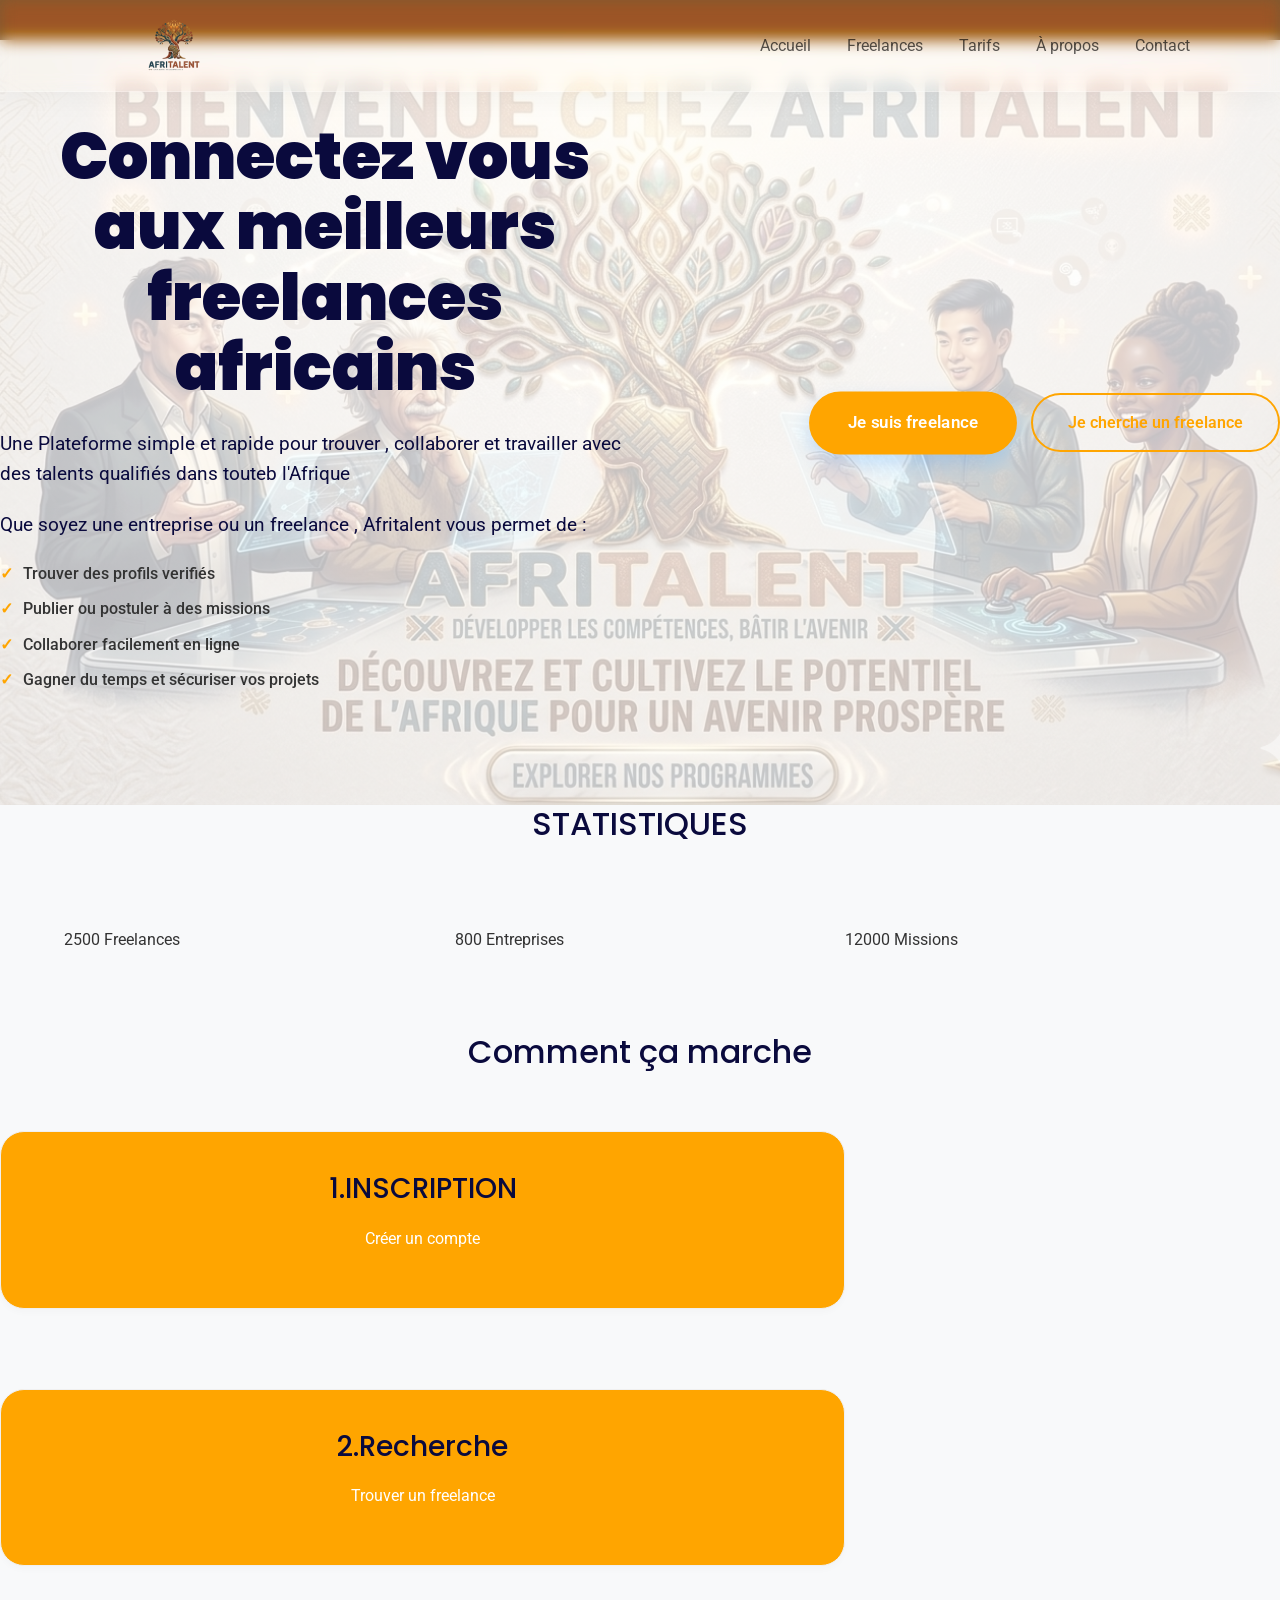
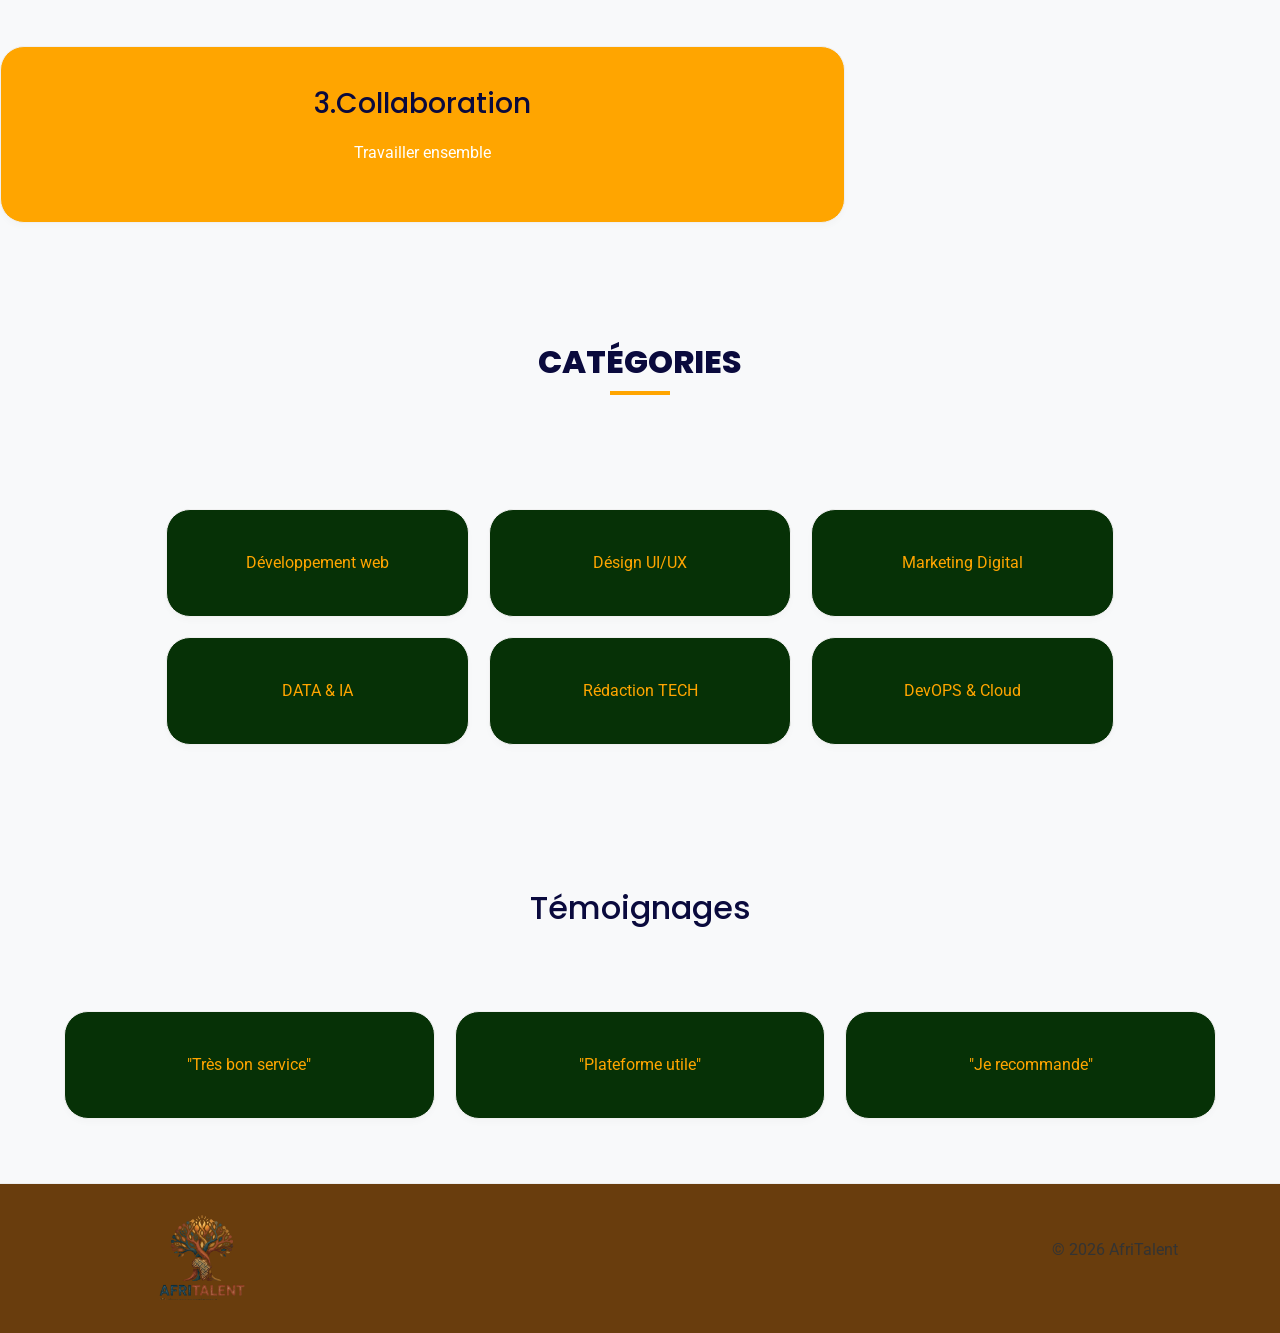
==== index.html @ d4b4c74d "CSS : variables, typographie, layout général et styles de base" ====
<!DOCTYPE html>
<html lang="en">
<head>
    <meta charset="UTF-8">
    <meta name="viewport" content="width=device-width, initial-scale=1.0">
    <title>Afritalent-Accueil</title>
     <link href="https://cdn.jsdelivr.net/npm/bootstrap@5.3.0/dist/css/bootstrap.min.css" rel="stylesheet">
     <link rel="stylesheet" href="css/style.css">
    <link href="https://fonts.googleapis.com/css2?family=Poppins&family=Roboto&display=swap" rel="stylesheet">
</head>
<body>
<header>
    <nav class="navbar navbar-expand-lg navbar-light fixed-top" style="background-color: rgba(255, 255, 255, 0.15) ; backdrop-filter: blur(8px) saturate(190%); -webkit-backdrop-filter: blur(8px) saturate(190%); border-bottom: 1px solid rgba(255, 255, 255, 0.25); box-shadow: 0 4px 30px rgba(0, 0, 0, 0.05);">
        <div class="container">

            <a class="navbar-brand" href="index.html">
                <img src="Images/Afritalent.baobab (1).png"
                     alt="Logo AfriTalent"
                     width="120">
            </a>

            <button class="navbar-toggler"
                    type="button"
                    data-bs-toggle="collapse"
                    data-bs-target="#menu">

                <span class="navbar-toggler-icon"></span>
            </button>

            <div class="collapse navbar-collapse" id="menu">

                <div class="navbar-nav ms-auto">
                    <a class="nav-link" href="index.html">Accueil</a>
                    <a class="nav-link" href="freelances.html">Freelances</a>
                    <a class="nav-link" href="tarifs.html">Tarifs</a>
                    <a class="nav-link" href="about.html">À propos</a>
                    <a class="nav-link" href="contact.html">Contact</a>
                </div>

            </div>

        </div>
    </nav>
</header>
        <main>

        <!-- HERO -->

        <main>
        <!-- HERO -->
         <section class="hero">
            <div class="carre">
            <h1>Connectez vous aux meilleurs freelances africains</h1>
            <p>Une Plateforme simple et rapide pour trouver , collaborer et travailler avec des talents qualifiés dans touteb l'Afrique</p>
             <p>Que soyez une entreprise ou un freelance , Afritalent vous permet de :</p>
             <ul type="none">
                <li>Trouver des profils verifiés</li>
                <li>Publier ou postuler à des missions</li>
                <li>Collaborer facilement en ligne</li>
                <li>Gagner du temps et sécuriser vos projets</li>
             </ul>
             </div>

             <div class="hero-button">
             <button class="button-primary">Je suis freelance</button>
             <button class="button-second">Je cherche un freelance</button>
             </div>

         </section>

         <!-- STATISTIQUES -->

          <section>
            <h2>STATISTIQUES</h2>
            <div class="grid">
               <div class="card-1"> <p>2500 Freelances</p></div>
                <div class="card-1"><p>800 Entreprises</p></div>
                <div class="card-1"><p>12000 Missions</p></div>
            </div>
          </section>
          <!-- COMMENT CA MARCHE -->
           <section class="barbacue">
            <h2>Comment ça marche</h2>

            <div class="grid">
            <div class="card">
                <h3>1.INSCRIPTION</h3>
                <p>Créer un compte</p>
            </div>
            </div>

            <div class="grid">
             <div class="card" >
                <h3>2.Recherche</h3>
                <p>Trouver un freelance</p>
            </div>
            </div>

             <div class="grid">
             <div class="card">
                <h3>3.Collaboration</h3>
                <p>Travailler ensemble</p>
            </div>
            </div>

            </div>

           </section>

           <!-- CATEGORIES -->
            <section class="dia">
            <section class="section">
                <h2>Catégories</h2>

                <div class="grid">
                    <div class="card">Développement web</div>
                    <div class="card">Désign UI/UX</div>
                    <div class="card">Marketing Digital</div>
                    <div class="card">DATA & IA</div>
                    <div class="card">Rédaction TECH</div>
                    <div class="card">DevOPS & Cloud</div>
                </div>
            </section>
            <!-- TEMOIGNAGES -->
             <section class="awa">
                <h2>Témoignages</h2>
            <div class="grid">
              <div class="card"> "Très bon service"</div>
               <div class="card"> "Plateforme utile"</div>
                <div class="card"> "Je recommande"</div>
                </div>
             </section>
             </section>
    </main>
    <!-- PIED -->
     <footer>
        <img src="Images/Afritalent.baobab (1).png" alt="wawa" width="200px">
        <p>© 2026 AfriTalent</p>
     </footer>
    




    <script src="https://cdn.jsdelivr.net/npm/bootstrap@5.3.0/dist/js/bootstrap.bundle.min.js"></script>


    <script src="js/main.js"></script>
</body>
</html>
---- css/style.css ----
:root{
     --primary: orange;
     --secondary: rgb(6, 49, 6);
     --dark:rgb(10, 10, 61) ;
      --light: #f8f9fa;
     --brown:#693d0d; 
      --text-color: #333;

      --font-title: 'Poppins', sans-serif;
    --font-text: 'Roboto', sans-serif;

    --radius : 1.25rem;
    --padding: 20px;
    --margin: 20px;

}
/* universel */ 

*{
    margin: 0;
    padding: 0;
    box-sizing: border-box;

}
    
    /* CORPS */

body{
    font-family: var(--font-text);
    background-color: var(--light);
    color: var(--text-color);
    line-height: 1.6;
}

/* TITRES */
h1,h2,h3 {
    font-family: var(--font-title);
    margin-bottom: var(--margin);
    text-align: center;
    color: var(--dark);
}

  /* EN TÊTE */

  header{
    display: flex;
    justify-content: space-between;
    align-items: center;
    padding:var(--padding);
     background-color: var(--brown);
    box-shadow: 0 2px 5px rgba(0,0,0,0.1);
  }
      /* LIENS */
nav{
    display: flex;
}

nav a{
    text-decoration: none;
    margin-left: 20px;
    color: var(--dark);
    font-weight: 500;
    padding: 8px 12px;
    border-radius: 5px;
     transition: background-color 0.3s, color 0.3s;
}

      /* EFFET HOVER */
nav a:hover{
    background-color: var(--secondary);
    color: var(--primary);
}
.grid {
     
    display: grid;
    grid-template-columns: repeat(auto-fit, minmax(250px, 1fr));
    gap: 2rem;
    padding: 4rem;
}

.hero{
    display: flex;
    align-items: center;
    justify-content: space-between;
    padding: 100px 8;
    min-height: 85vh;
   background-image: linear-gradient(rgba(255, 255, 255, 0.8), rgba(255, 255, 255, 0.7)), 
                      url('../Images/Accueil.png'); 
    background-size: cover;       
    background-position: center; 
    
}
.carre{
    flex: 1;
    max-width: 650px;
}
.carre h1{
    font-size: clamp(2.5rem, 5vw, 4rem);
    font-weight: 900;
    line-height: 1.1;
    margin-bottom: 25px;
    color: var(--dark);
    letter-spacing: -1;
}
.carre p{
    font-size: 1.2rem;
    color: var(--dark);
    margin-bottom: 20px;
}
.carre ul{
    padding-left: 0;
    margin-bottom: 30px;
}
.carre ul li{
    margin-bottom: 10px;
    font-weight: 500;
}
.carre ul li::before{
    content: "✓";
    color: var(--primary);
    margin-right: 10px;
    font-weight: bold;
}
.button-primary,
.button-second{
     padding: 15px 35px;
    border-radius: 50px;
    font-weight: 600;
    border: 2px solid var(--primary);
    transition: background-color 0.3s, color 0.3s;
    cursor: pointer;

}
.button-primary{
    background-color: var(--primary);
    color: white;
}
.button-second{
    background-color: transparent;
    color: var(--primary);
    margin-left: 15px;
}
.button-primary,.button-second:hover{
    transform: scale(1.05);
    box-shadow: 0 10px 20px rgba(0, 123, 255, 0.2);
}

/* COMMENT ça marche */

section:nth-of-type(3) .grid{
    display: grid;
    grid-template-columns: repeat(3, 1fr);
    gap: 25px;
    padding: 40px 0;
}
@media (min-width: 992px) {
    section:nth-of-type(3) .card:nth-child(1) {
        grid-column: span 2; 
        background-color: var(--primary);
        color: white;
    }
}
/* CATEGORIES ET EFFET HOVER */
.section{
    padding: 80px 8%;
}
.section h2{
    text-align:center;
    font-weight: 800;
    text-transform: uppercase;
    margin-bottom: 50px;
    position: relative;
}
.section h2::after{
    content: "";
    display: block;
    width: 60px;
    height: 4px;
    background: var(--primary);
    margin: 10px auto;
}
.grid{
    display: grid;
    grid-template-columns: repeat(auto-fit, minmax(280px, 1fr));
    gap: 20px;
}
.card{
    background:var(--secondary);
    padding: 40px 30px;
    border-radius: 24px;
    border: 1px solid #f0f0f0;
    box-shadow: 0 4px 6px rgba(0,0,0,0.02);
    transition: background-color 0.3s, color 0.3s;
    text-align: center;
    color: var(--primary);
}
/* effet survol */
.card:hover{
    transform: translateY(-15px);
    box-shadow: 0 20px 40px rgba(0,0,0,0.08);
    border-color: var(--primary);
}
/* statistiques */
.awa:nth-of-type(5) .card {
    border-left: 6px solid var(--secondary);
    font-style: italic;
    background-color: var(--light);
}

/* FOOTER */
footer{
    padding: 20px 8%;
    background: var(--brown);
    border-top: 1px solid #eee;
    display: flex;
    justify-content: space-between;
    align-items: center;
}
/* Responsivité pour mobiles */
/* @media (max-width: 768px) {
    .hero{
        flex-direction: column;
        text-align: center;
        background: white;
    }
    
    .carre{
        padding-right: 0;
    }
    
    .button{
        display: flex;
        flex-direction: column;
        gap: 10px;
    }
    
    .button-second {
        margin-left: 0;
    } */

    /* .awaa:nth-of-type(3) .grid {
        grid-template-columns: 1fr;
    }
} */
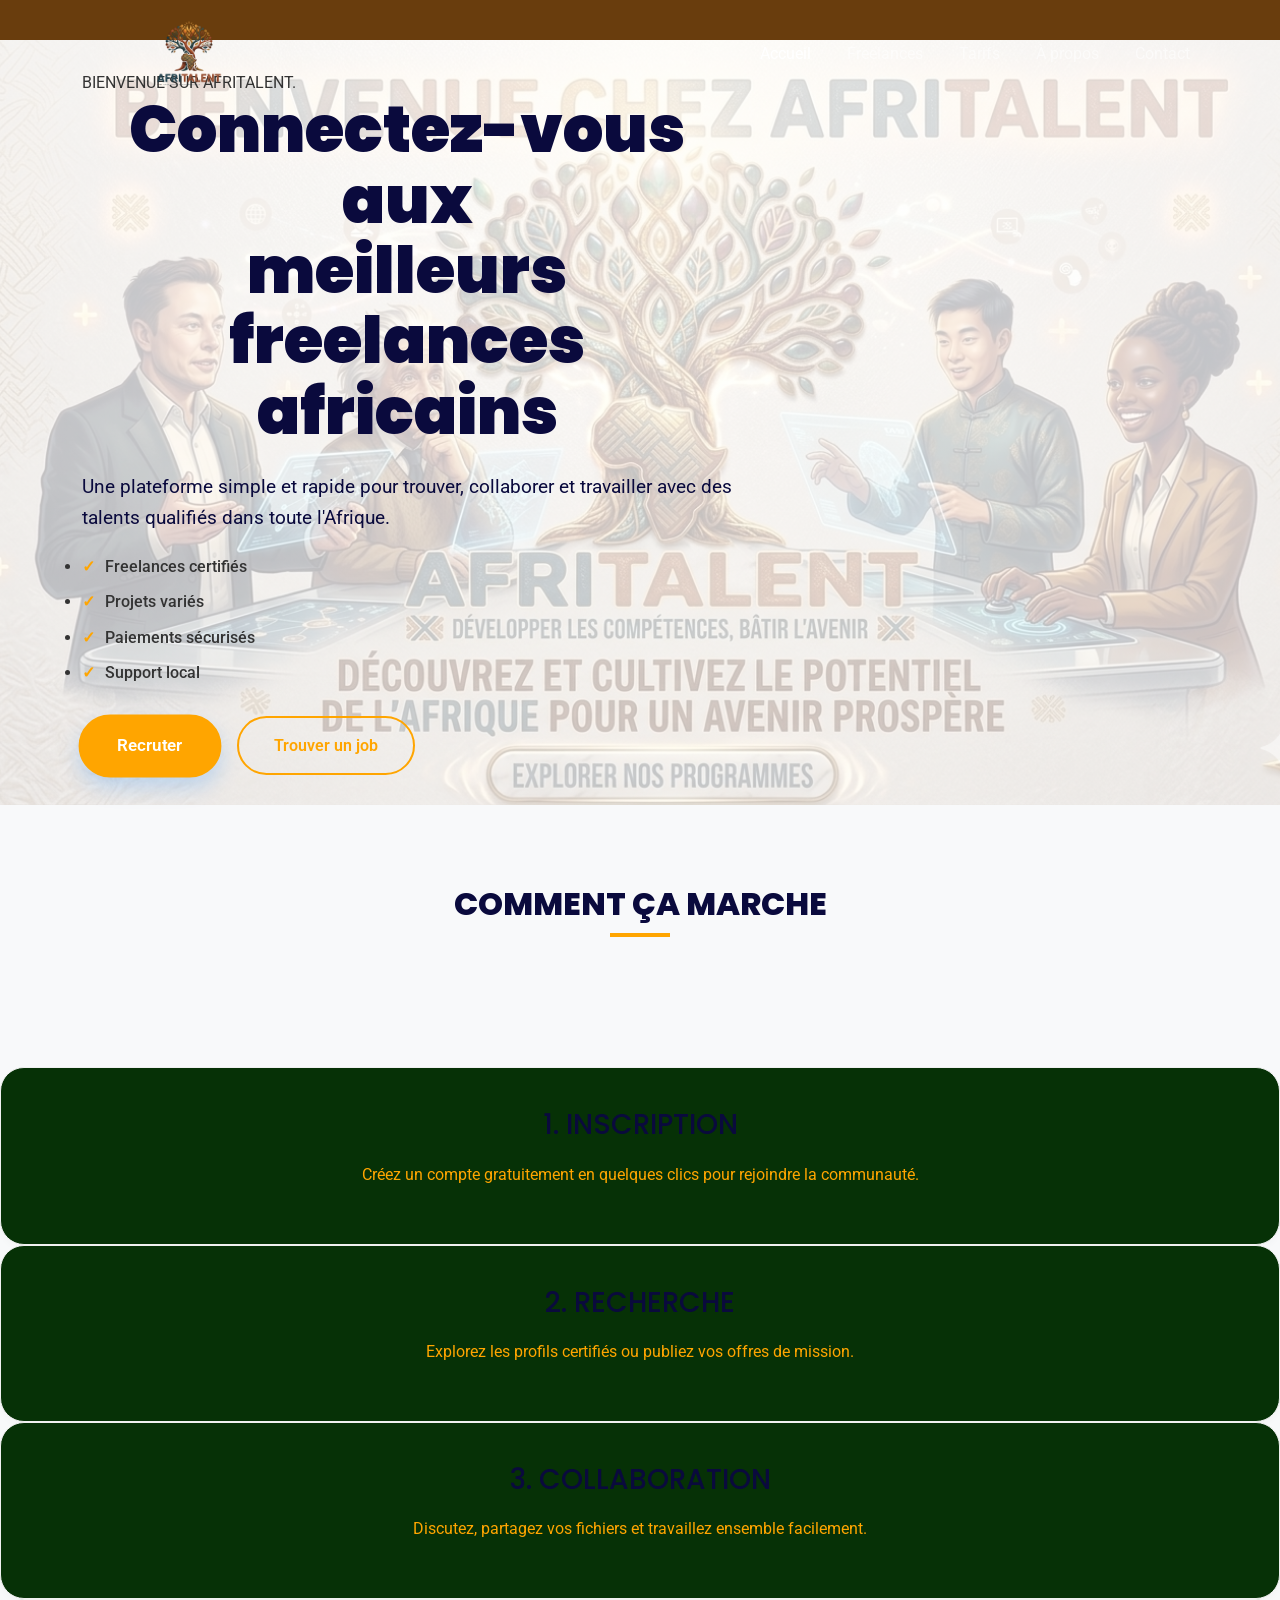
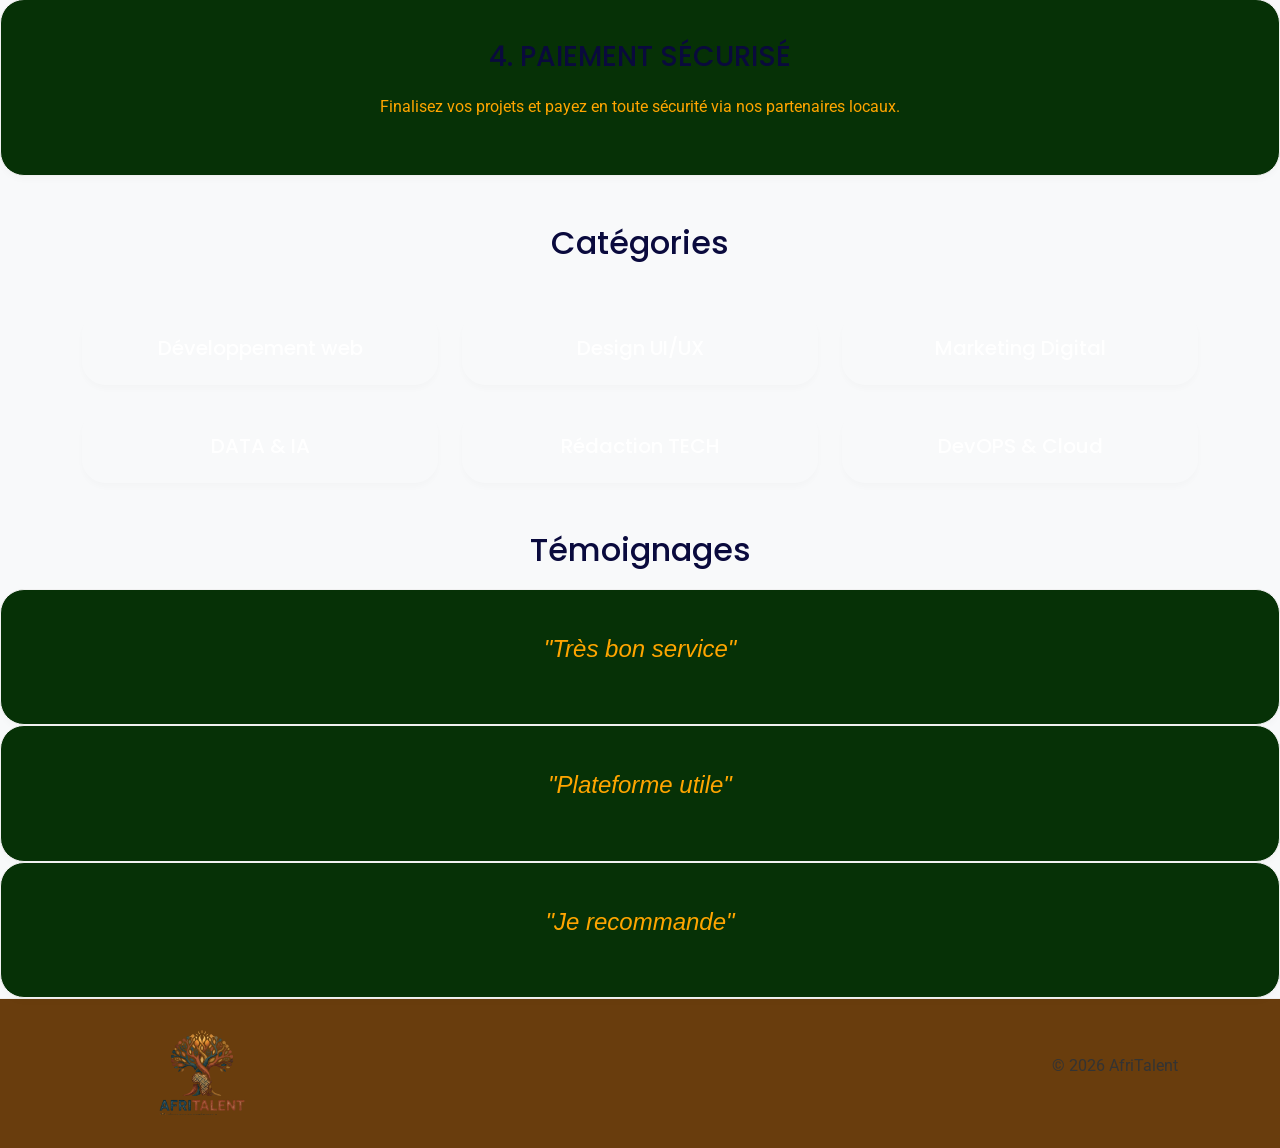
==== commit 6f0d72a2: "CSS : Bento Grid, sections hero et catégories, effets hover" ====
--- a/index.html
+++ b/index.html
@@ -10,128 +10,167 @@
 </head>
 <body>
 <header>
-    <nav class="navbar navbar-expand-lg navbar-light fixed-top" style="background-color: rgba(255, 255, 255, 0.15) ; backdrop-filter: blur(8px) saturate(190%); -webkit-backdrop-filter: blur(8px) saturate(190%); border-bottom: 1px solid rgba(255, 255, 255, 0.25); box-shadow: 0 4px 30px rgba(0, 0, 0, 0.05);">
+   <nav class="navbar navbar-expand-lg navbar-dark fixed-top" style="background-color: transparent; box-shadow: none; border: none;">
         <div class="container">
-
             <a class="navbar-brand" href="index.html">
-                <img src="Images/Afritalent.baobab (1).png"
-                     alt="Logo AfriTalent"
-                     width="120">
+                <img src="Images/Afritalent.baobab (1).png" alt="Logo AfriTalent" width="150">
             </a>
-
-            <button class="navbar-toggler"
-                    type="button"
-                    data-bs-toggle="collapse"
-                    data-bs-target="#menu">
-
+            <button class="navbar-toggler" type="button" data-bs-toggle="collapse" data-bs-target="#menu">
                 <span class="navbar-toggler-icon"></span>
             </button>
-
             <div class="collapse navbar-collapse" id="menu">
-
                 <div class="navbar-nav ms-auto">
-                    <a class="nav-link" href="index.html">Accueil</a>
+                    <a class="nav-link active" href="index.html">Accueil</a>
                     <a class="nav-link" href="freelances.html">Freelances</a>
                     <a class="nav-link" href="tarifs.html">Tarifs</a>
                     <a class="nav-link" href="about.html">À propos</a>
                     <a class="nav-link" href="contact.html">Contact</a>
                 </div>
+            </div>
+        </div>
+    </nav>
+</header>
 
+<main>
+    <section class="hero">
+        <div class="container">
+            
+            <div class="carre">
+                <span class="hero-subtitle">BIENVENUE SUR AFRITALENT.</span>
+                <h1>Connectez-vous aux <br>meilleurs freelances <br><span class="text-gradient">africains</span></h1>
+                
+                <p class="hero-lead">Une plateforme simple et rapide pour trouver, collaborer et travailler avec des talents qualifiés dans toute l'Afrique.</p>
+                
+                <ul class="hero-list">
+                    <li>Freelances certifiés</li>
+                    <li>Projets variés</li>
+                    <li>Paiements sécurisés</li>
+                    <li>Support local</li>
+                </ul>
+
+                <div class="hero-button">
+                    <button class="button-primary">Recruter</button>
+                    <button class="button-second">Trouver un job</button>
+                </div>
             </div>
 
         </div>
-    </nav>
-</header>
-        <main>
+    </section>
 
-        <!-- HERO -->
 
-        <main>
-        <!-- HERO -->
-         <section class="hero">
-            <div class="carre">
-            <h1>Connectez vous aux meilleurs freelances africains</h1>
-            <p>Une Plateforme simple et rapide pour trouver , collaborer et travailler avec des talents qualifiés dans touteb l'Afrique</p>
-             <p>Que soyez une entreprise ou un freelance , Afritalent vous permet de :</p>
-             <ul type="none">
-                <li>Trouver des profils verifiés</li>
-                <li>Publier ou postuler à des missions</li>
-                <li>Collaborer facilement en ligne</li>
-                <li>Gagner du temps et sécuriser vos projets</li>
-             </ul>
-             </div>
+          <!-- COMMENT CA MARCHE -->
+      <section class="barbacue">
+        <div class="section">
+            <h2>Comment ça marche</h2>
+        </div>
 
-             <div class="hero-button">
-             <button class="button-primary">Je suis freelance</button>
-             <button class="button-second">Je cherche un freelance</button>
-             </div>
-
-         </section>
-
-         <!-- STATISTIQUES -->
-
-          <section>
-            <h2>STATISTIQUES</h2>
-            <div class="grid">
-               <div class="card-1"> <p>2500 Freelances</p></div>
-                <div class="card-1"><p>800 Entreprises</p></div>
-                <div class="card-1"><p>12000 Missions</p></div>
-            </div>
-          </section>
-          <!-- COMMENT CA MARCHE -->
-           <section class="barbacue">
-            <h2>Comment ça marche</h2>
-
-            <div class="grid">
+        <div class="bento-grid">
             <div class="card">
-                <h3>1.INSCRIPTION</h3>
-                <p>Créer un compte</p>
-            </div>
+                <h3>1. INSCRIPTION</h3>
+                <p>Créez un compte gratuitement en quelques clics pour rejoindre la communauté.</p>
             </div>
 
-            <div class="grid">
-             <div class="card" >
-                <h3>2.Recherche</h3>
-                <p>Trouver un freelance</p>
-            </div>
+            <div class="card">
+                <h3>2. RECHERCHE</h3>
+                <p>Explorez les profils certifiés ou publiez vos offres de mission.</p>
             </div>
 
-             <div class="grid">
-             <div class="card">
-                <h3>3.Collaboration</h3>
-                <p>Travailler ensemble</p>
-            </div>
+            <div class="card">
+                <h3>3. COLLABORATION</h3>
+                <p>Discutez, partagez vos fichiers et travaillez ensemble facilement.</p>
             </div>
 
+            <div class="card">
+                <h3>4. PAIEMENT SÉCURISÉ</h3>
+                <p>Finalisez vos projets et payez en toute sécurité via nos partenaires locaux.</p>
+            </div>
+        </div> 
+    </section>
+
+   <section class="barbacue py-5">
+    <div class="container">
+        
+        <h2 class="text-center mb-5 titre-categories">Catégories</h2> 
+
+        <div class="row g-4 justify-content-center"> 
+            
+            <div class="col-12 col-md-6 col-lg-4">
+                <div class="card h-100 text-center p-4 bg-transparent titre-categories border-light">
+                    <h3 class="h5 mb-0">Développement web</h3>
+                </div>
             </div>
 
-           </section>
+            <div class="col-12 col-md-6 col-lg-4">
+                <div class="card h-100 text-center p-4 bg-transparent titre-categories border-light">
+                    <h3 class="h5 mb-0">Design UI/UX</h3>
+                </div>
+            </div>
 
-           <!-- CATEGORIES -->
-            <section class="dia">
-            <section class="section">
-                <h2>Catégories</h2>
+            <div class="col-12 col-md-6 col-lg-4">
+                <div class="card h-100 text-center p-4 bg-transparent titre-categories border-light">
+                    <h3 class="h5 mb-0">Marketing Digital</h3>
+                </div>
+            </div>
 
-                <div class="grid">
-                    <div class="card">Développement web</div>
-                    <div class="card">Désign UI/UX</div>
-                    <div class="card">Marketing Digital</div>
-                    <div class="card">DATA & IA</div>
-                    <div class="card">Rédaction TECH</div>
-                    <div class="card">DevOPS & Cloud</div>
+            <div class="col-12 col-md-6 col-lg-4">
+                <div class="card h-100 text-center p-4 bg-transparent titre-categories border-light">
+                    <h3 class="h5 mb-0">DATA & IA</h3>
                 </div>
-            </section>
-            <!-- TEMOIGNAGES -->
-             <section class="awa">
-                <h2>Témoignages</h2>
-            <div class="grid">
-              <div class="card"> "Très bon service"</div>
-               <div class="card"> "Plateforme utile"</div>
-                <div class="card"> "Je recommande"</div>
+            </div>
+
+            <div class="col-12 col-md-6 col-lg-4">
+                <div class="card h-100 text-center p-4 bg-transparent titre-categories border-light">
+                    <h3 class="h5 mb-0">Rédaction TECH</h3>
                 </div>
-             </section>
-             </section>
-    </main>
+            </div>
+
+            <div class="col-12 col-md-6 col-lg-4">
+                <div class="card h-100 text-center p-4 bg-transparent titre-categories border-light">
+                    <h3 class="h5 mb-0">DevOPS & Cloud</h3>
+                </div>
+            </div>
+
+        </div>
+    </div>
+</section>
+
+    <section class="awa">
+        <h2>Témoignages</h2>
+        
+        <div class="carousel-pure-css">
+            
+            <div class="carousel-slides">
+                
+                <div class="carousel-slide-item" id="testimonial-1">
+                    <div class="card">
+                        <p class="fs-4 fst-italic">"Très bon service"</p>
+                    </div>
+                </div>
+
+                <div class="carousel-slide-item" id="testimonial-2">
+                    <div class="card">
+                        <p class="fs-4 fst-italic">"Plateforme utile"</p>
+                    </div>
+                </div>
+
+                <div class="carousel-slide-item" id="testimonial-3">
+                    <div class="card">
+                        <p class="fs-4 fst-italic">"Je recommande"</p>
+                    </div>
+                </div>
+                
+            </div>
+
+            <div class="carousel-pure-indicators">
+                <a href="#testimonial-1" class="indicator-dot"></a>
+                <a href="#testimonial-2" class="indicator-dot"></a>
+                <a href="#testimonial-3" class="indicator-dot"></a>
+            </div>
+
+        </div>
+    </section>
+
+</main>
     <!-- PIED -->
      <footer>
         <img src="Images/Afritalent.baobab (1).png" alt="wawa" width="200px">
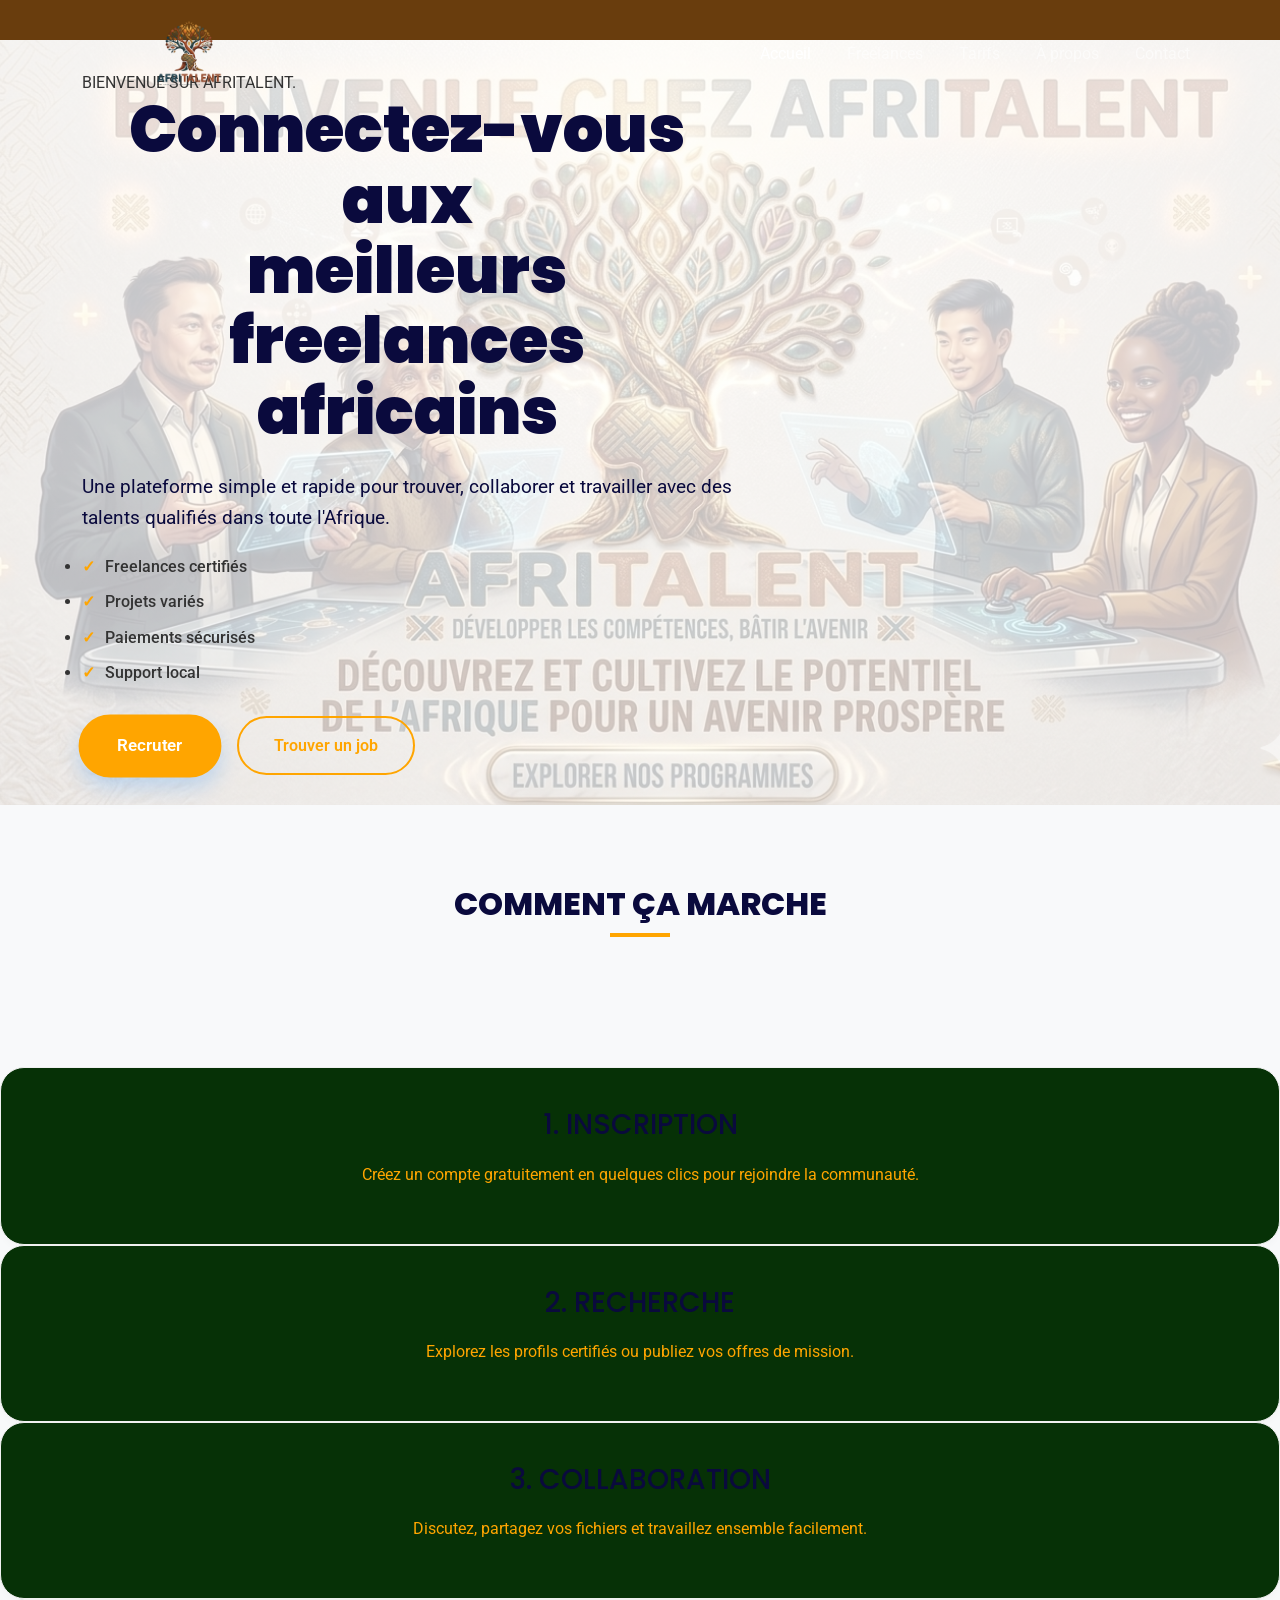
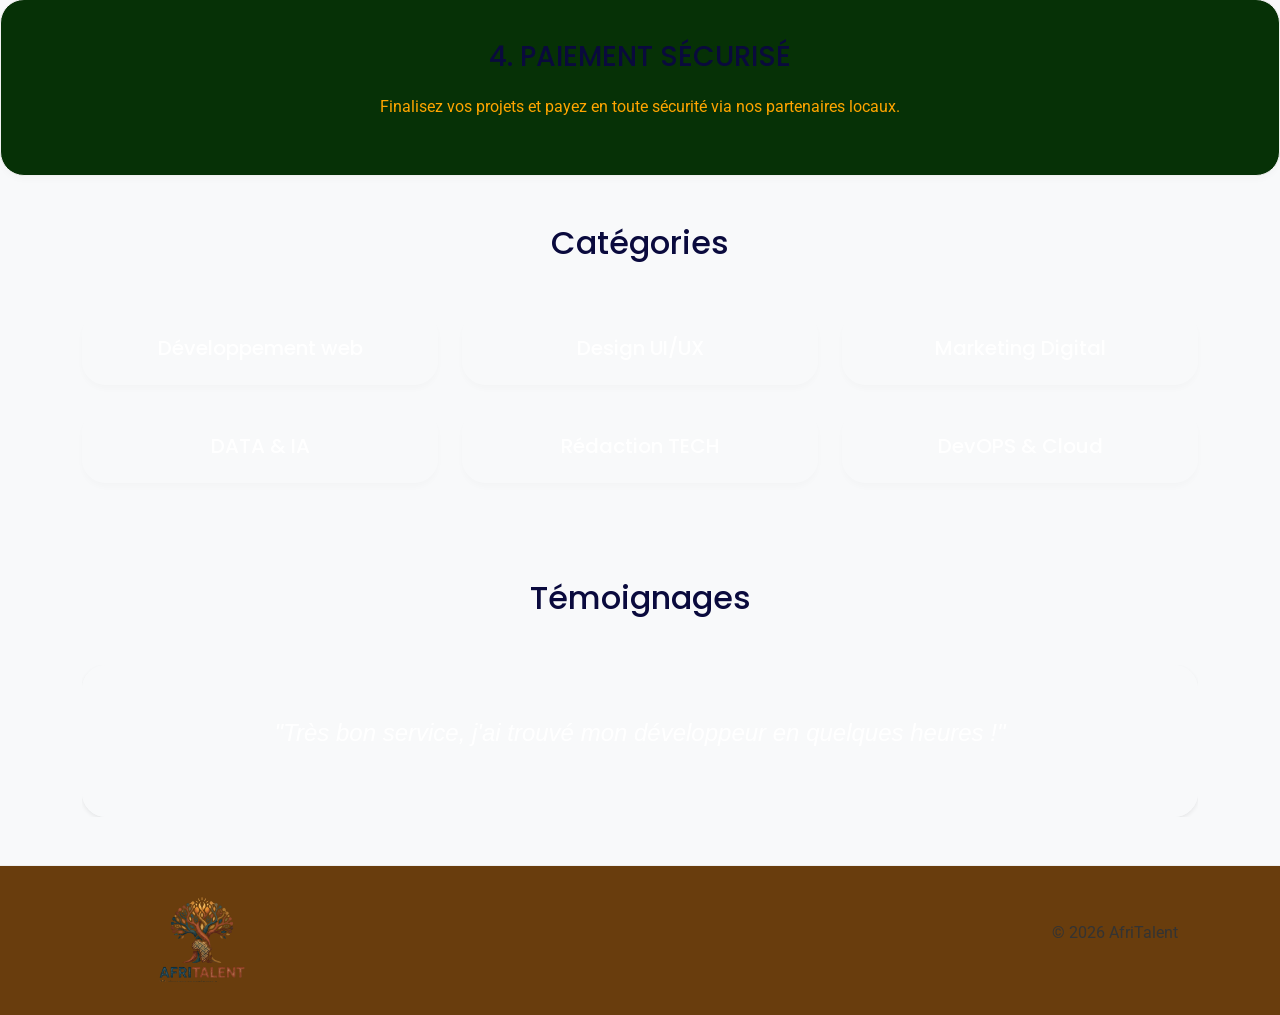
==== commit c0b664f9: "CSS : responsive design mobile et tablette, media queries" ====
--- a/index.html
+++ b/index.html
@@ -134,41 +134,47 @@
     </div>
 </section>
 
-    <section class="awa">
-        <h2>Témoignages</h2>
+    <!-- SECTION TEMOIGNAGES  -->
+<section class="awa py-5" id="temoignages">
+    <div class="container">
+        <h2 class="text-center mb-5">Témoignages</h2>
         
-        <div class="carousel-pure-css">
+        
+        <div class="carousel slide carousel-sans-js">
             
-            <div class="carousel-slides">
+            <!-- Zone des diapositives -->
+            <div class="carousel-inner d-flex">
                 
-                <div class="carousel-slide-item" id="testimonial-1">
-                    <div class="card">
-                        <p class="fs-4 fst-italic">"Très bon service"</p>
+                <div class="carousel-item active" id="temoin-1">
+                    <div class="card text-center p-5 shadow-sm border-light bg-transparent text-white">
+                        <p class="fs-4 fst-italic">"Très bon service, j'ai trouvé mon développeur en quelques heures !"</p>
                     </div>
                 </div>
 
-                <div class="carousel-slide-item" id="testimonial-2">
-                    <div class="card">
-                        <p class="fs-4 fst-italic">"Plateforme utile"</p>
+                <div class="carousel-item" id="temoin-2">
+                    <div class="card text-center p-5 shadow-sm border-light bg-transparent text-white">
+                        <p class="fs-4 fst-italic">"Plateforme très utile pour dénicher des experts certifiés en Afrique."</p>
                     </div>
                 </div>
 
-                <div class="carousel-slide-item" id="testimonial-3">
-                    <div class="card">
-                        <p class="fs-4 fst-italic">"Je recommande"</p>
+                <div class="carousel-item" id="temoin-3">
+                    <div class="card text-center p-5 shadow-sm border-light bg-transparent text-white">
+                        <p class="fs-4 fst-italic">"Une expérience fluide, sécurisée. Je recommande vivement AfriTalent."</p>
                     </div>
                 </div>
                 
             </div>
 
-            <div class="carousel-pure-indicators">
-                <a href="#testimonial-1" class="indicator-dot"></a>
-                <a href="#testimonial-2" class="indicator-dot"></a>
-                <a href="#testimonial-3" class="indicator-dot"></a>
+    
+            <div class="carousel-indicators-css">
+                <a href="#temoin-1" class="dot-indicator"></a>
+                <a href="#temoin-2" class="dot-indicator"></a>
+                <a href="#temoin-3" class="dot-indicator"></a>
             </div>
 
         </div>
-    </section>
+    </div>
+</section>
 
 </main>
     <!-- PIED -->
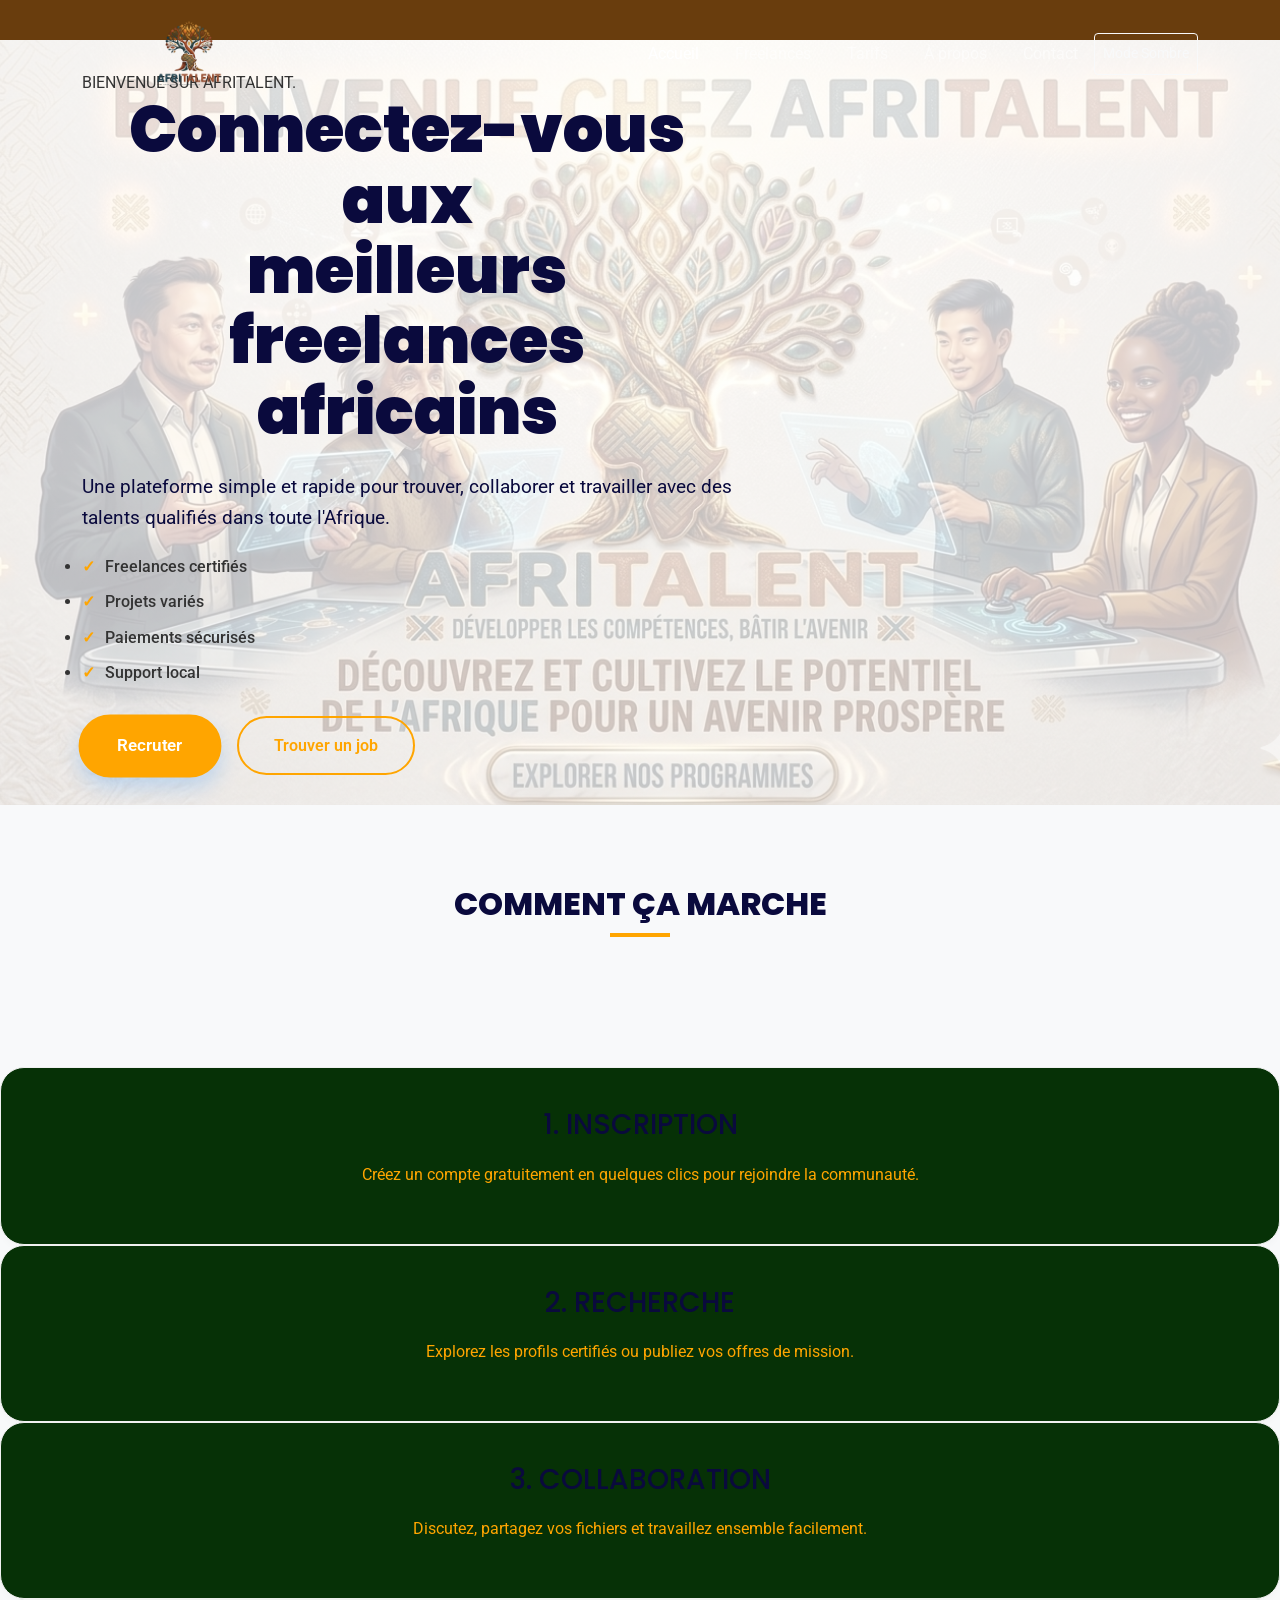
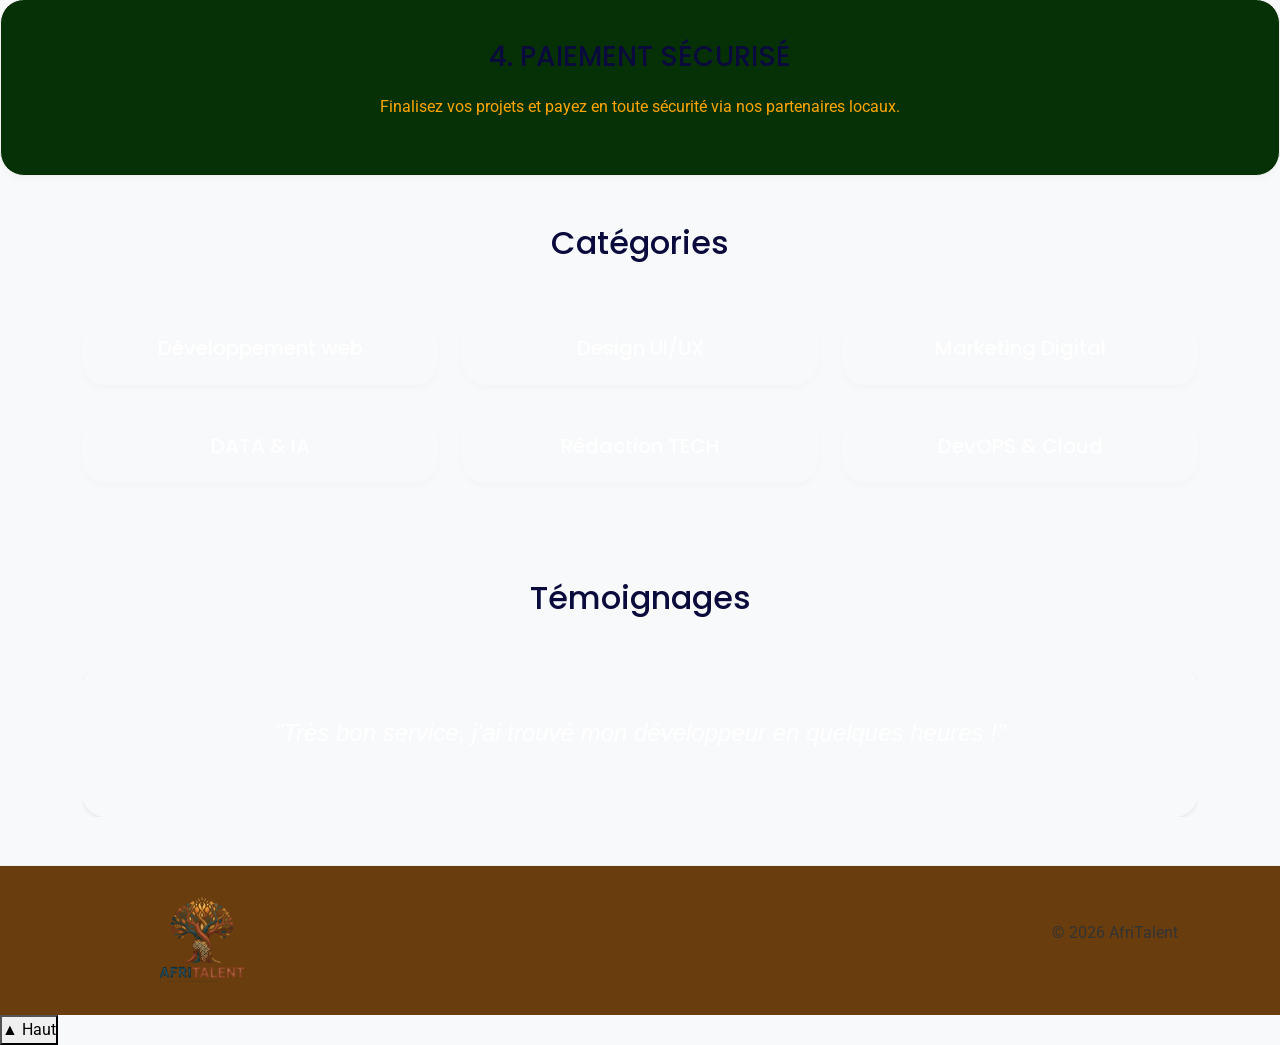
==== commit 68878fef: "JS : dark mode avec localStorage, navbar dynamique au scroll" ====
--- a/index.html
+++ b/index.html
@@ -10,7 +10,7 @@
 </head>
 <body>
 <header>
-   <nav class="navbar navbar-expand-lg navbar-dark fixed-top" style="background-color: transparent; box-shadow: none; border: none;">
+   <nav class="navbar navbar-expand-lg navbar-dark fixed-top">
         <div class="container">
             <a class="navbar-brand" href="index.html">
                 <img src="Images/Afritalent.baobab (1).png" alt="Logo AfriTalent" width="150">
@@ -18,6 +18,7 @@
             <button class="navbar-toggler" type="button" data-bs-toggle="collapse" data-bs-target="#menu">
                 <span class="navbar-toggler-icon"></span>
             </button>
+
             <div class="collapse navbar-collapse" id="menu">
                 <div class="navbar-nav ms-auto">
                     <a class="nav-link active" href="index.html">Accueil</a>
@@ -25,6 +26,7 @@
                     <a class="nav-link" href="tarifs.html">Tarifs</a>
                     <a class="nav-link" href="about.html">À propos</a>
                     <a class="nav-link" href="contact.html">Contact</a>
+                     <button id="btnMode" class="btn btn-outline-light btn-sm ms-2">Mode Sombre</button>
                 </div>
             </div>
         </div>
@@ -189,7 +191,8 @@
 
     <script src="https://cdn.jsdelivr.net/npm/bootstrap@5.3.0/dist/js/bootstrap.bundle.min.js"></script>
 
-
+     <button id="btnRetour">▲ Haut</button>
     <script src="js/main.js"></script>
+    
 </body>
 </html>
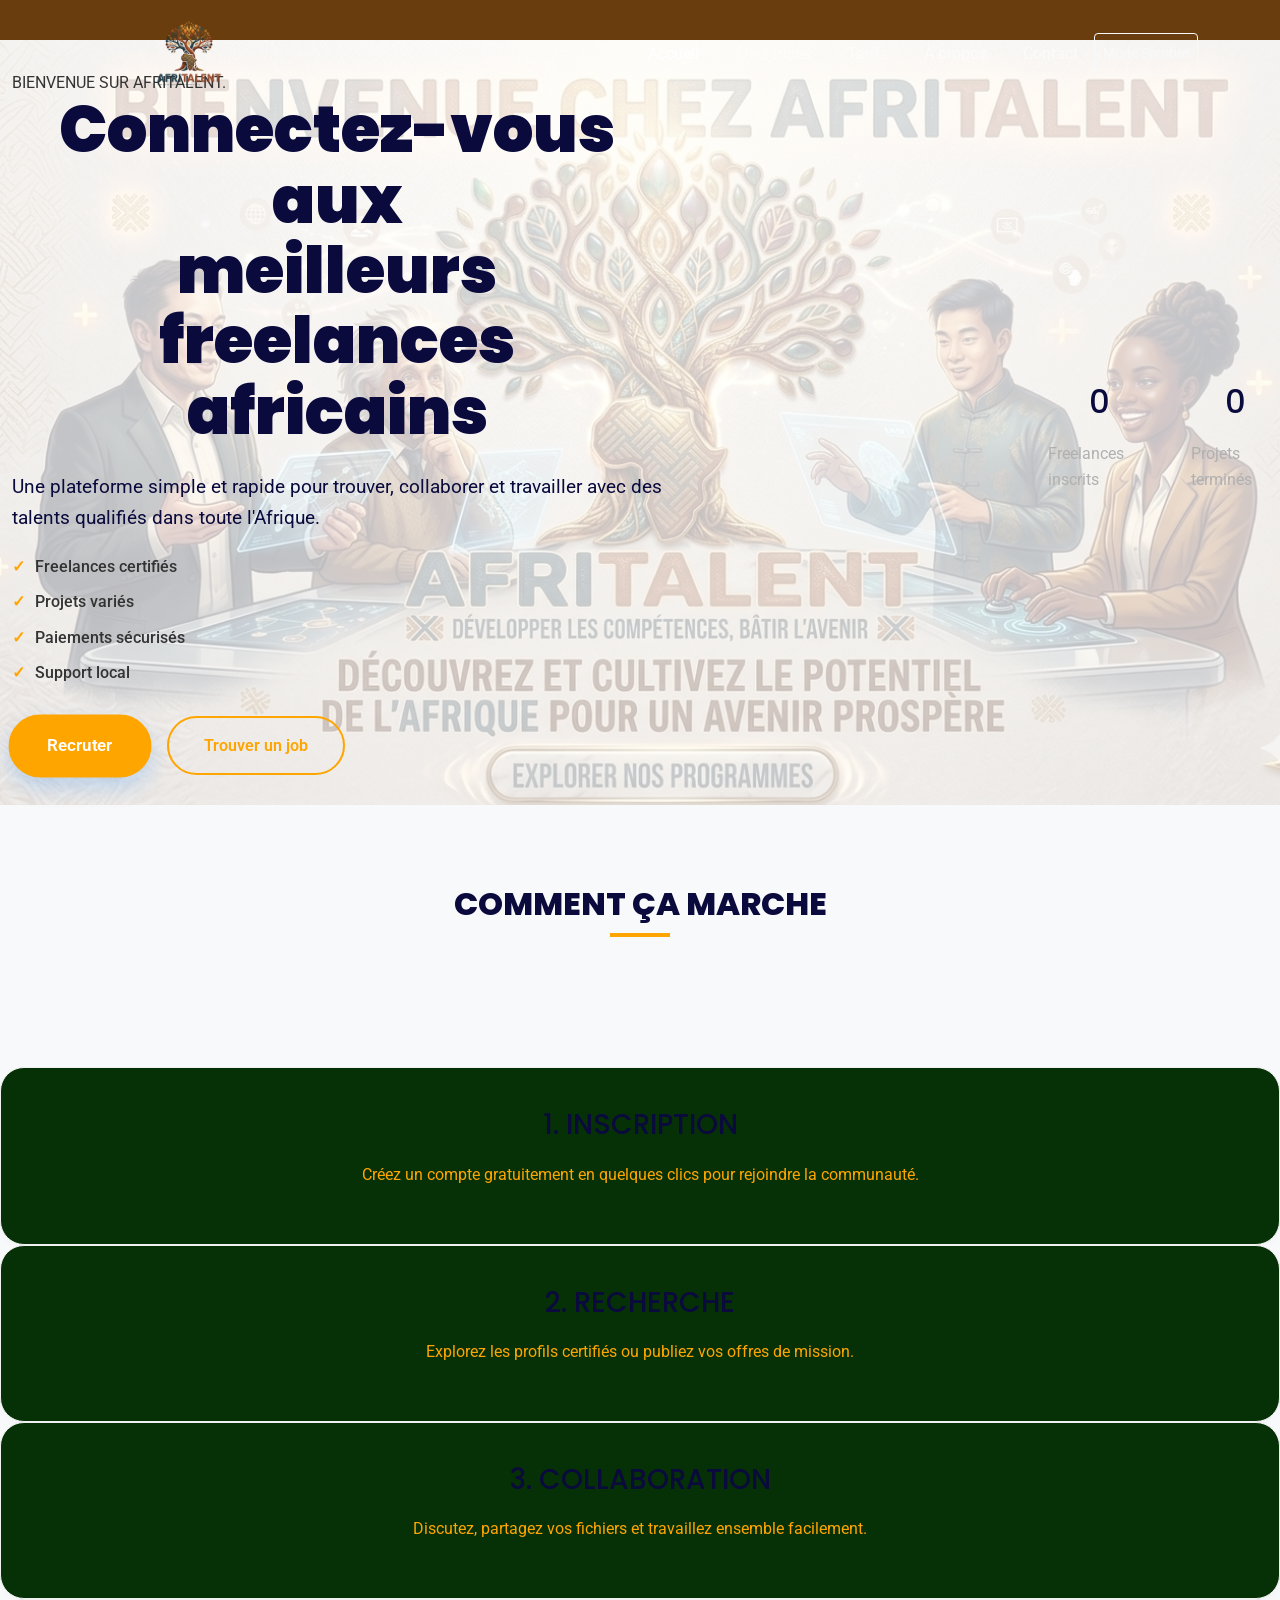
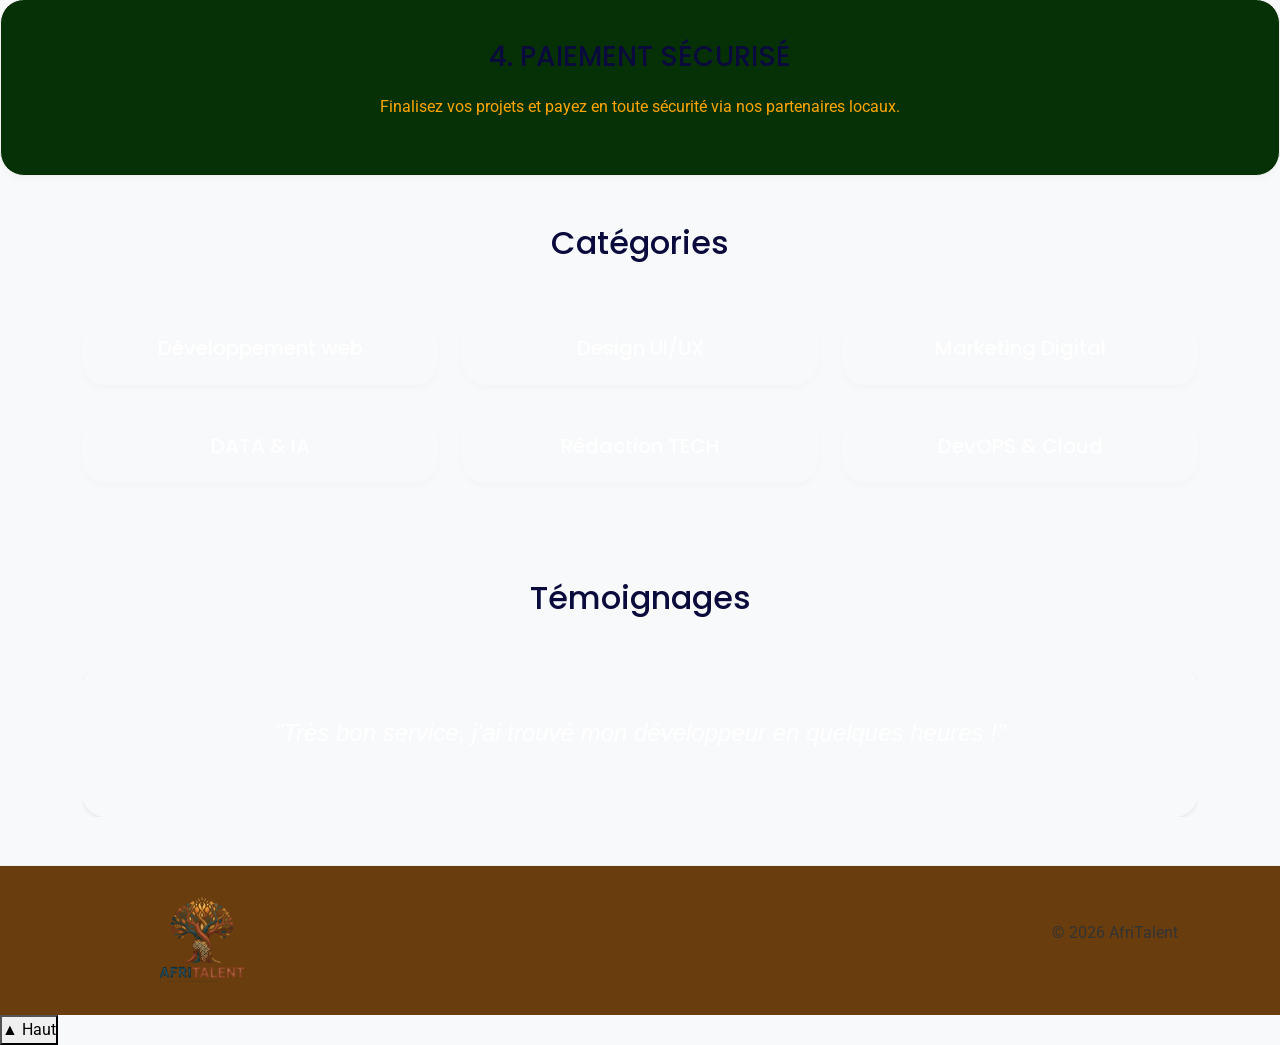
==== commit f9b6f5b6: "JS : compteurs animés au scroll et animations fade-in des sections" ====
--- a/index.html
+++ b/index.html
@@ -34,7 +34,7 @@
 </header>
 
 <main>
-    <section class="hero">
+    <section class="hero section-cachee">
         <div class="container">
             
             <div class="carre">
@@ -53,6 +53,23 @@
                 <div class="hero-button">
                     <button class="button-primary">Recruter</button>
                     <button class="button-second">Trouver un job</button>
+                </div>
+            </div>
+
+        </div>
+   
+    <!-- STATISTIUQES -->
+     
+                <div class="hero-stats" style="display: flex; gap: 40px; margin-top: 30px;">
+                    <div class="stat-item">
+                      
+                        <h2 class="compteur" data-valeur="500" data-suffixe="+">0</h2>
+                        <p style="color: #b0b0b0; margin: 0;">Freelances inscrits</p>
+                    </div>
+                    <div class="stat-item">
+                        <h2 class="compteur" data-valeur="120" data-suffixe="">0</h2>
+                        <p style="color: #b0b0b0; margin: 0;">Projets terminés</p>
+                    </div>
                 </div>
             </div>
 
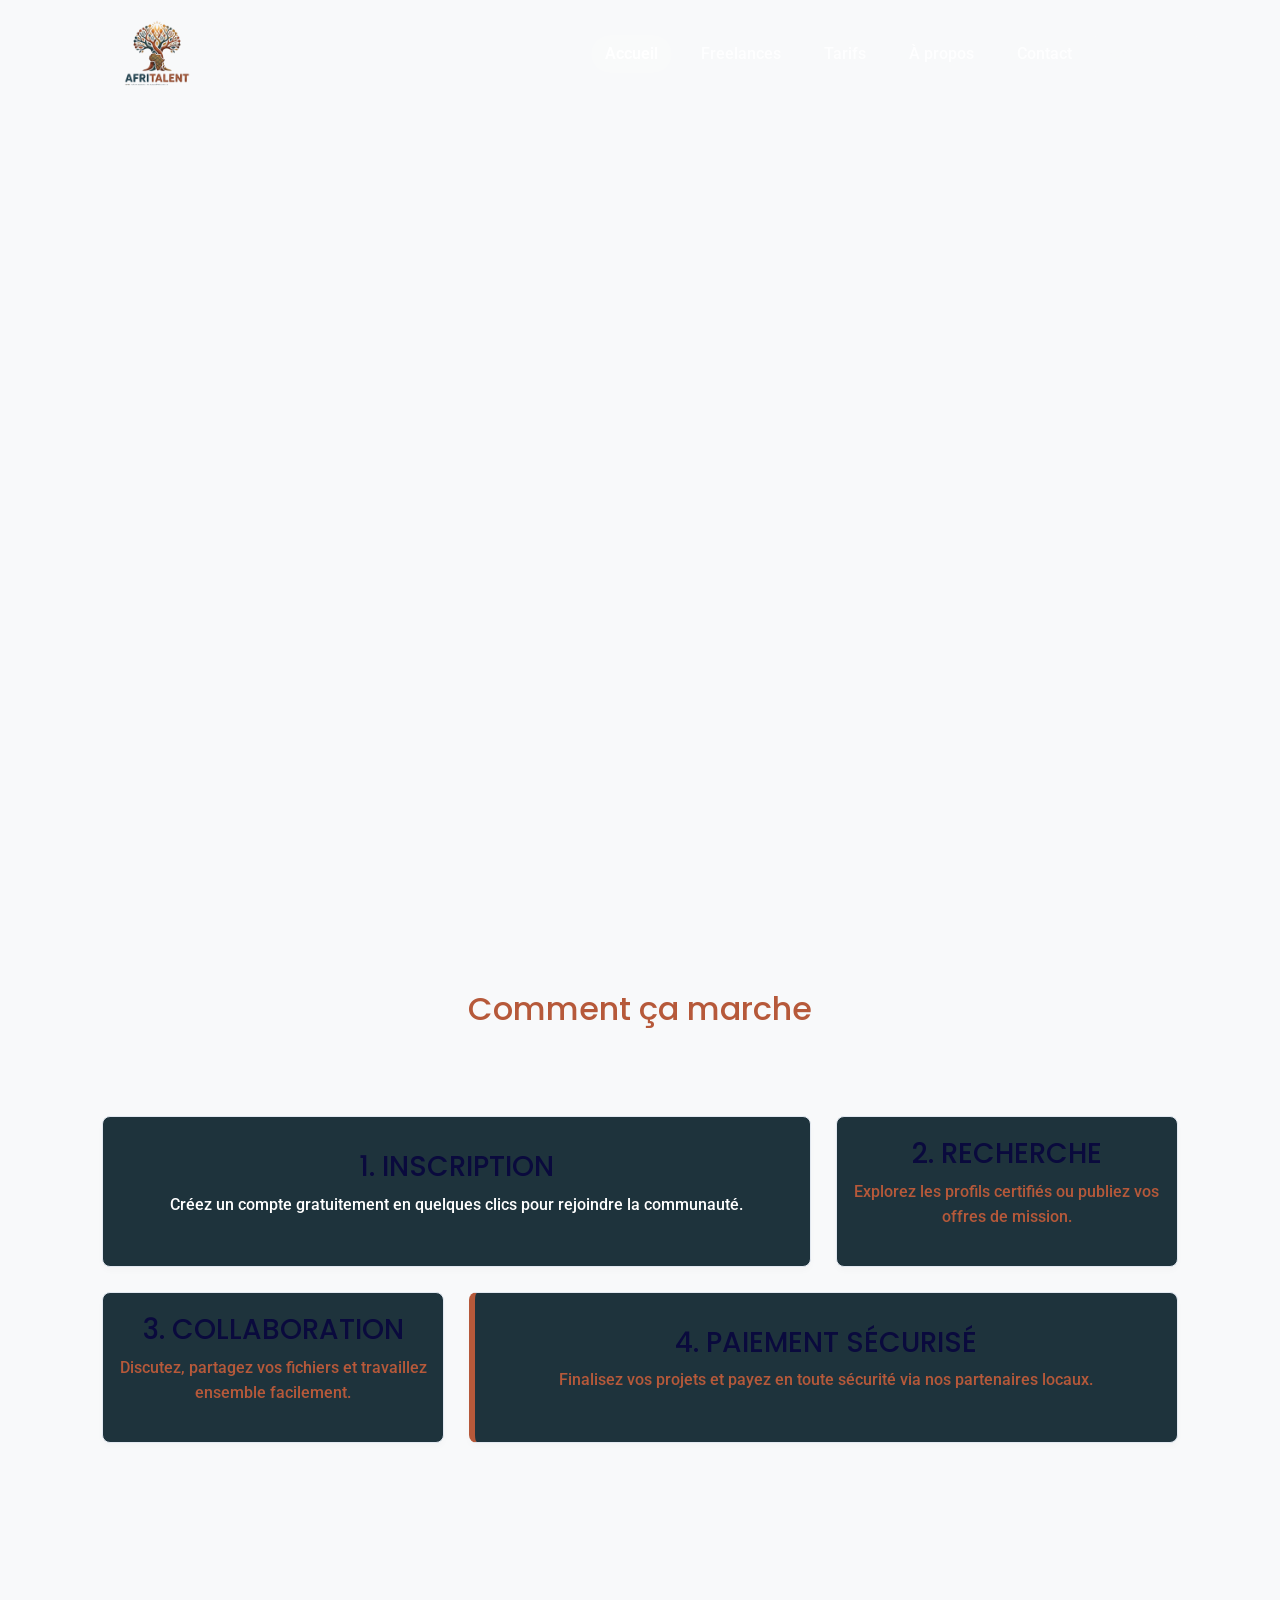
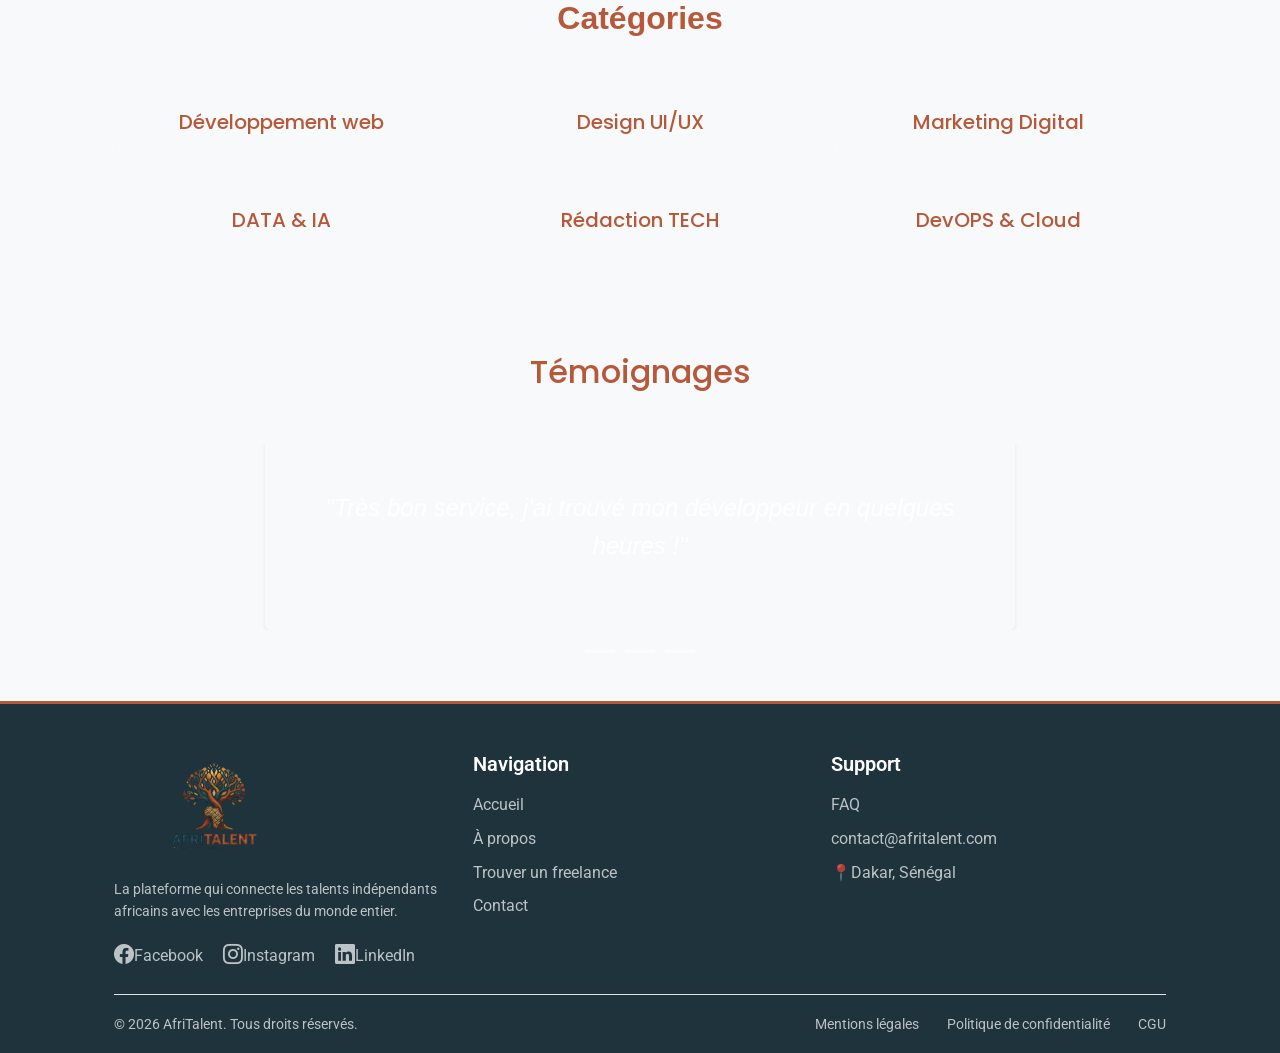
==== commit d7985a0f: "Finalisation : corrections responsive, optimisation du code et commentaires" ====
--- a/index.html
+++ b/index.html
@@ -1,215 +1,266 @@
 <!DOCTYPE html>
-<html lang="en">
+<html lang="fr">
+
 <head>
     <meta charset="UTF-8">
     <meta name="viewport" content="width=device-width, initial-scale=1.0">
     <title>Afritalent-Accueil</title>
-     <link href="https://cdn.jsdelivr.net/npm/bootstrap@5.3.0/dist/css/bootstrap.min.css" rel="stylesheet">
-     <link rel="stylesheet" href="css/style.css">
+    <link rel="stylesheet" href="https://cdn.jsdelivr.net/npm/bootstrap-icons@1.11.3/font/bootstrap-icons.min.css">
+    <link href="https://cdn.jsdelivr.net/npm/bootstrap@5.3.0/dist/css/bootstrap.min.css" rel="stylesheet">
+    <link rel="stylesheet" href="CSS/style.css">
     <link href="https://fonts.googleapis.com/css2?family=Poppins&family=Roboto&display=swap" rel="stylesheet">
 </head>
+
 <body>
-<header>
-   <nav class="navbar navbar-expand-lg navbar-dark fixed-top">
+    <!-- Les liens du navbar -->
+    <header>
+        <nav class="navbar navbar-expand-lg navbar-dark fixed-top">
+            <div class="container">
+                <a class="navbar-brand" href="index.html">
+                    <img src="Images/Afritalent_baobab.png" alt="Logo AfriTalent" width="150">
+                </a>
+                <button class="navbar-toggler" type="button" data-bs-toggle="collapse" data-bs-target="#menu">
+                    <span class="navbar-toggler-icon"></span>
+                </button>
+
+                <div class="collapse navbar-collapse" id="menu">
+                    <div class="navbar-nav ms-auto">
+                        <a class="nav-link active" href="index.html">Accueil</a>
+                        <a class="nav-link" href="freelances.html">Freelances</a>
+                        <a class="nav-link" href="tarifs.html">Tarifs</a>
+                        <a class="nav-link" href="about.html">À propos</a>
+                        <a class="nav-link" href="contact.html">Contact</a>
+                        <button id="btnMode" class="btn btn-outline-light btn-sm ms-2">Mode Sombre</button>
+                    </div>
+                </div>
+            </div>
+        </nav>
+    </header>
+    <!-- La partie principale de la page d'accueil -->
+    <main>
+        <section class="hero section-cachee">
+            <div class="container">
+
+                <div class="carre">
+                    <span class="hero-subtitle">BIENVENUE SUR AFRITALENT.</span>
+                    <h1>Connectez-vous aux <br>meilleurs freelances <br><span class="text-gradient">africains</span>
+                    </h1>
+
+                    <p class="hero-lead">Une plateforme simple et rapide pour trouver, collaborer et travailler avec des
+                        talents qualifiés dans toute l'Afrique.</p>
+
+                    <ul class="hero-list">
+                        <li>Freelances certifiés</li>
+                        <li>Projets variés</li>
+                        <li>Paiements sécurisés</li>
+                        <li>Support local</li>
+                    </ul>
+
+                    <div class="hero-button">
+                        <a href="freelances.html" class="button-primary">Recruter</a>
+                        <a href="tarifs.html" class="button-second">Trouver un job</a>
+                    </div>
+                </div>
+
+            </div>
+
+            <!-- STATISTIUQES -->
+
+            <div class="hero-stats" style="display: flex; gap: 40px; margin-top: 30px;">
+                <div class="stat-item">
+
+                    <h2 class="compteur" data-valeur="500" data-suffixe="+">0</h2>
+                    <p style="color: #b0b0b0; margin: 0;">Freelances inscrits</p>
+                </div>
+                <div class="stat-item">
+                    <h2 class="compteur" data-valeur="120" data-suffixe="">0</h2>
+                    <p style="color: #b0b0b0; margin: 0;">Projets terminés</p>
+                </div>
+            </div>
+
+
+        </section>
+
+
+        <!-- COMMENT CA MARCHE -->
+        <section class="barbacue">
+            <div class="section">
+                <h2 class="titre">Comment ça marche</h2>
+            </div>
+
+            <div class="bento-grid">
+                <div class="card">
+                    <h3>1. INSCRIPTION</h3>
+                    <p>Créez un compte gratuitement en quelques clics pour rejoindre la communauté.</p>
+                </div>
+
+                <div class="card">
+                    <h3>2. RECHERCHE</h3>
+                    <p>Explorez les profils certifiés ou publiez vos offres de mission.</p>
+                </div>
+
+                <div class="card">
+                    <h3>3. COLLABORATION</h3>
+                    <p>Discutez, partagez vos fichiers et travaillez ensemble facilement.</p>
+                </div>
+
+                <div class="card">
+                    <h3>4. PAIEMENT SÉCURISÉ</h3>
+                    <p>Finalisez vos projets et payez en toute sécurité via nos partenaires locaux.</p>
+                </div>
+            </div>
+        </section>
+
+        <!-- CATEGORIES -->
+        <section class="barbacue py-5">
+            <div class="container">
+
+                <h2 class="text-center mb-5 titre-categories">Catégories</h2>
+
+                <div class="row g-4 justify-content-center">
+
+                    <div class="col-12 col-md-6 col-lg-4">
+                        <div class="card h-100 text-center p-4 bg-transparent titre-categories border-light">
+                            <h3 class="h5 mb-0">Développement web</h3>
+                        </div>
+                    </div>
+
+                    <div class="col-12 col-md-6 col-lg-4">
+                        <div class="card h-100 text-center p-4 bg-transparent titre-categories border-light">
+                            <h3 class="h5 mb-0">Design UI/UX</h3>
+                        </div>
+                    </div>
+
+                    <div class="col-12 col-md-6 col-lg-4">
+                        <div class="card h-100 text-center p-4 bg-transparent titre-categories border-light">
+                            <h3 class="h5 mb-0">Marketing Digital</h3>
+                        </div>
+                    </div>
+
+                    <div class="col-12 col-md-6 col-lg-4">
+                        <div class="card h-100 text-center p-4 bg-transparent titre-categories border-light">
+                            <h3 class="h5 mb-0">DATA & IA</h3>
+                        </div>
+                    </div>
+
+                    <div class="col-12 col-md-6 col-lg-4">
+                        <div class="card h-100 text-center p-4 bg-transparent titre-categories border-light">
+                            <h3 class="h5 mb-0">Rédaction TECH</h3>
+                        </div>
+                    </div>
+
+                    <div class="col-12 col-md-6 col-lg-4">
+                        <div class="card h-100 text-center p-4 bg-transparent titre-categories border-light">
+                            <h3 class="h5 mb-0">DevOPS & Cloud</h3>
+                        </div>
+                    </div>
+
+                </div>
+            </div>
+        </section>
+
+        <!-- SECTION TEMOIGNAGES  -->
+        <section class="awa py-5" id="temoignages">
+            <div class="container">
+                <h2 class="text-center mb-5">Témoignages</h2>
+
+
+                <div class="carousel slide carousel-sans-js">
+
+                    <!-- Zone des diapositives -->
+                    <div class="carousel-inner d-flex">
+
+                        <div class="carousel-item active" id="temoin-1">
+                            <div class="card text-center p-5 shadow-sm border-light bg-transparent text-white">
+                                <p class="fs-4 fst-italic">"Très bon service, j'ai trouvé mon développeur en quelques
+                                    heures !"</p>
+                            </div>
+                        </div>
+
+                        <div class="carousel-item" id="temoin-2">
+                            <div class="card text-center p-5 shadow-sm border-light bg-transparent text-white">
+                                <p class="fs-4 fst-italic">"Plateforme très utile pour dénicher des experts certifiés en
+                                    Afrique."</p>
+                            </div>
+                        </div>
+
+                        <div class="carousel-item" id="temoin-3">
+                            <div class="card text-center p-5 shadow-sm border-light bg-transparent text-white">
+                                <p class="fs-4 fst-italic">"Une expérience fluide, sécurisée. Je recommande vivement
+                                    AfriTalent."</p>
+                            </div>
+                        </div>
+
+                    </div>
+
+
+                    <div class="carousel-indicators-css">
+                        <a href="#temoin-1" class="dot-indicator"></a>
+                        <a href="#temoin-2" class="dot-indicator"></a>
+                        <a href="#temoin-3" class="dot-indicator"></a>
+                    </div>
+
+                </div>
+            </div>
+        </section>
+
+    </main>
+    <!-- PIED -->
+    <footer class="pt-5 pb-3">
         <div class="container">
-            <a class="navbar-brand" href="index.html">
-                <img src="Images/Afritalent.baobab (1).png" alt="Logo AfriTalent" width="150">
-            </a>
-            <button class="navbar-toggler" type="button" data-bs-toggle="collapse" data-bs-target="#menu">
-                <span class="navbar-toggler-icon"></span>
-            </button>
-
-            <div class="collapse navbar-collapse" id="menu">
-                <div class="navbar-nav ms-auto">
-                    <a class="nav-link active" href="index.html">Accueil</a>
-                    <a class="nav-link" href="freelances.html">Freelances</a>
-                    <a class="nav-link" href="tarifs.html">Tarifs</a>
-                    <a class="nav-link" href="about.html">À propos</a>
-                    <a class="nav-link" href="contact.html">Contact</a>
-                     <button id="btnMode" class="btn btn-outline-light btn-sm ms-2">Mode Sombre</button>
-                </div>
+            <div class="row g-4">
+                <div class="col-lg-4 col-md-6">
+                    <img src="Images/Afritalent_baobab.png" alt="AfriTalent Logo" width="200" class="mb-3">
+                    <p class="small">La plateforme qui connecte les talents indépendants africains avec les entreprises
+                        du monde entier.</p>
+
+                    <div class="mt-3 footer-links">
+                        <a href="https://facebook.com" class="me-3" target="_blank"><i
+                                class="bi bi-facebook fs-5"></i>Facebook</a>
+                        <a href="https://instagram.com" class="me-3" target="_blank"><i
+                                class="bi bi-instagram fs-5"></i>Instagram</a>
+                        <a href="https://linkedin.com" target="_blank"><i class="bi bi-linkedin fs-5"></i>LinkedIn</a>
+                    </div>
+                </div>
+
+                <div class="col-lg-4 col-md-6 footer-links">
+                    <h5 class="mb-3">Navigation</h5>
+                    <ul class="list-unstyled">
+                        <li class="mb-2"><a href="index.html">Accueil</a></li>
+                        <li class="mb-2"><a href="about.html">À propos</a></li>
+                        <li class="mb-2"><a href="freelances.html">Trouver un freelance</a></li>
+                        <li class="mb-2"><a href="contact.html">Contact</a></li>
+                    </ul>
+                </div>
+
+                <div class="col-lg-4 col-md-12 footer-links">
+                    <h5 class="mb-3">Support</h5>
+                    <ul class="list-unstyled">
+                        <li class="mb-2"><a href="tarifs.html#faq">FAQ</a></li>
+                        <li class="mb-2"><a href="contact.html#formulaire-zone">contact@afritalent.com</a></li>
+                        <li class="mb-2"><span>📍Dakar, Sénégal</span></li>
+                    </ul>
+                </div>
+            </div>
+
+            <div
+                class="footer-bottom border-top mt-4 pt-3 d-flex flex-column flex-md-row justify-content-between align-items-center">
+                <p class="small mb-2 mb-md-0">© 2026 AfriTalent. Tous droits réservés.</p>
+                <ul class="list-inline mb-0 footer-links">
+                    <li class="list-inline-item"><a href="#" class="small me-3">Mentions légales</a></li>
+                    <li class="list-inline-item"><a href="#" class="small me-3">Politique de confidentialité</a></li>
+                    <li class="list-inline-item"><a href="#" class="small">CGU</a></li>
+                </ul>
             </div>
         </div>
-    </nav>
-</header>
-
-<main>
-    <section class="hero section-cachee">
-        <div class="container">
-            
-            <div class="carre">
-                <span class="hero-subtitle">BIENVENUE SUR AFRITALENT.</span>
-                <h1>Connectez-vous aux <br>meilleurs freelances <br><span class="text-gradient">africains</span></h1>
-                
-                <p class="hero-lead">Une plateforme simple et rapide pour trouver, collaborer et travailler avec des talents qualifiés dans toute l'Afrique.</p>
-                
-                <ul class="hero-list">
-                    <li>Freelances certifiés</li>
-                    <li>Projets variés</li>
-                    <li>Paiements sécurisés</li>
-                    <li>Support local</li>
-                </ul>
-
-                <div class="hero-button">
-                    <button class="button-primary">Recruter</button>
-                    <button class="button-second">Trouver un job</button>
-                </div>
-            </div>
-
-        </div>
-   
-    <!-- STATISTIUQES -->
-     
-                <div class="hero-stats" style="display: flex; gap: 40px; margin-top: 30px;">
-                    <div class="stat-item">
-                      
-                        <h2 class="compteur" data-valeur="500" data-suffixe="+">0</h2>
-                        <p style="color: #b0b0b0; margin: 0;">Freelances inscrits</p>
-                    </div>
-                    <div class="stat-item">
-                        <h2 class="compteur" data-valeur="120" data-suffixe="">0</h2>
-                        <p style="color: #b0b0b0; margin: 0;">Projets terminés</p>
-                    </div>
-                </div>
-            </div>
-
-        </div>
-    </section>
-
-
-          <!-- COMMENT CA MARCHE -->
-      <section class="barbacue">
-        <div class="section">
-            <h2>Comment ça marche</h2>
-        </div>
-
-        <div class="bento-grid">
-            <div class="card">
-                <h3>1. INSCRIPTION</h3>
-                <p>Créez un compte gratuitement en quelques clics pour rejoindre la communauté.</p>
-            </div>
-
-            <div class="card">
-                <h3>2. RECHERCHE</h3>
-                <p>Explorez les profils certifiés ou publiez vos offres de mission.</p>
-            </div>
-
-            <div class="card">
-                <h3>3. COLLABORATION</h3>
-                <p>Discutez, partagez vos fichiers et travaillez ensemble facilement.</p>
-            </div>
-
-            <div class="card">
-                <h3>4. PAIEMENT SÉCURISÉ</h3>
-                <p>Finalisez vos projets et payez en toute sécurité via nos partenaires locaux.</p>
-            </div>
-        </div> 
-    </section>
-
-   <section class="barbacue py-5">
-    <div class="container">
-        
-        <h2 class="text-center mb-5 titre-categories">Catégories</h2> 
-
-        <div class="row g-4 justify-content-center"> 
-            
-            <div class="col-12 col-md-6 col-lg-4">
-                <div class="card h-100 text-center p-4 bg-transparent titre-categories border-light">
-                    <h3 class="h5 mb-0">Développement web</h3>
-                </div>
-            </div>
-
-            <div class="col-12 col-md-6 col-lg-4">
-                <div class="card h-100 text-center p-4 bg-transparent titre-categories border-light">
-                    <h3 class="h5 mb-0">Design UI/UX</h3>
-                </div>
-            </div>
-
-            <div class="col-12 col-md-6 col-lg-4">
-                <div class="card h-100 text-center p-4 bg-transparent titre-categories border-light">
-                    <h3 class="h5 mb-0">Marketing Digital</h3>
-                </div>
-            </div>
-
-            <div class="col-12 col-md-6 col-lg-4">
-                <div class="card h-100 text-center p-4 bg-transparent titre-categories border-light">
-                    <h3 class="h5 mb-0">DATA & IA</h3>
-                </div>
-            </div>
-
-            <div class="col-12 col-md-6 col-lg-4">
-                <div class="card h-100 text-center p-4 bg-transparent titre-categories border-light">
-                    <h3 class="h5 mb-0">Rédaction TECH</h3>
-                </div>
-            </div>
-
-            <div class="col-12 col-md-6 col-lg-4">
-                <div class="card h-100 text-center p-4 bg-transparent titre-categories border-light">
-                    <h3 class="h5 mb-0">DevOPS & Cloud</h3>
-                </div>
-            </div>
-
-        </div>
-    </div>
-</section>
-
-    <!-- SECTION TEMOIGNAGES  -->
-<section class="awa py-5" id="temoignages">
-    <div class="container">
-        <h2 class="text-center mb-5">Témoignages</h2>
-        
-        
-        <div class="carousel slide carousel-sans-js">
-            
-            <!-- Zone des diapositives -->
-            <div class="carousel-inner d-flex">
-                
-                <div class="carousel-item active" id="temoin-1">
-                    <div class="card text-center p-5 shadow-sm border-light bg-transparent text-white">
-                        <p class="fs-4 fst-italic">"Très bon service, j'ai trouvé mon développeur en quelques heures !"</p>
-                    </div>
-                </div>
-
-                <div class="carousel-item" id="temoin-2">
-                    <div class="card text-center p-5 shadow-sm border-light bg-transparent text-white">
-                        <p class="fs-4 fst-italic">"Plateforme très utile pour dénicher des experts certifiés en Afrique."</p>
-                    </div>
-                </div>
-
-                <div class="carousel-item" id="temoin-3">
-                    <div class="card text-center p-5 shadow-sm border-light bg-transparent text-white">
-                        <p class="fs-4 fst-italic">"Une expérience fluide, sécurisée. Je recommande vivement AfriTalent."</p>
-                    </div>
-                </div>
-                
-            </div>
-
-    
-            <div class="carousel-indicators-css">
-                <a href="#temoin-1" class="dot-indicator"></a>
-                <a href="#temoin-2" class="dot-indicator"></a>
-                <a href="#temoin-3" class="dot-indicator"></a>
-            </div>
-
-        </div>
-    </div>
-</section>
-
-</main>
-    <!-- PIED -->
-     <footer>
-        <img src="Images/Afritalent.baobab (1).png" alt="wawa" width="200px">
-        <p>© 2026 AfriTalent</p>
-     </footer>
-    
-
-
+    </footer>
 
 
     <script src="https://cdn.jsdelivr.net/npm/bootstrap@5.3.0/dist/js/bootstrap.bundle.min.js"></script>
 
-     <button id="btnRetour">▲ Haut</button>
+    <button id="btnRetour">▲ Haut</button>
     <script src="js/main.js"></script>
-    
+
 </body>
+
 </html>
--- a/CSS/style.css
+++ b/CSS/style.css
@@ -0,0 +1,766 @@
+/*  LES 2 GOOGLE FONTS  */
+@import url('https://fonts.googleapis.com/css2?family=Poppins:wght@500;600;700&family=Roboto:wght@400;500&display=swap');
+
+/* LES VARIABLES CSS*/
+:root {
+    --primary: #b6593a;
+    --secondary: #1e333c;
+    --dark: #0a0a3d;
+    --light: #f8f9fa;
+    --brown: #e4d5ac;
+    --text-color: #333333;
+
+    --font-title: 'Poppins', sans-serif;
+    --font-text: 'Roboto', sans-serif;
+
+    --padding: 60px;
+    --margin: 20px;
+    --radius: 12px;
+}
+
+/* RESET CSS ET STYLES DE BASE  */
+* {
+    margin: 0;
+    padding: 0;
+    box-sizing: border-box;
+}
+
+body {
+    font-family: var(--font-text);
+    background-color: var(--light);
+    color: var(--text-color);
+    line-height: 1.6;
+    padding-top: 80px;
+}
+
+h1,
+h2,
+h3 {
+    font-family: var(--font-title);
+    color: var(--dark);
+    text-align: center;
+}
+
+h2 {
+    font-size: 2rem;
+    margin-bottom: calc(var(--margin) * 2);
+}
+
+/* LES LIENS  */
+
+.navbar-dark .navbar-nav .nav-link {
+    margin-left: 15px;
+    color: rgba(255, 255, 255, 0.85);
+    font-weight: 500;
+    padding: 6px 14px;
+    border-radius: 20px;
+    transition: all 0.3s ease;
+}
+
+.navbar-dark .navbar-nav .nav-link:hover {
+    background-color: rgba(255, 255, 255, 0.2);
+    color: #ffffff;
+    box-shadow: none;
+}
+
+.navbar-dark .navbar-nav .nav-link.active {
+    color: #ffffff;
+    font-weight: 600;
+    background-color: rgba(255, 255, 255, 0.15);
+}
+
+/* Structure globale des sections */
+.section-padding {
+    padding: var(--padding) 8%;
+}
+
+.bg-section-alt {
+    background-color: var(--brown);
+}
+
+/* 
+   SECTION HERO */
+
+.hero {
+    display: flex;
+    align-items: center;
+    justify-content: flex-start;
+    padding: 140px 8% 60px 8%;
+
+    min-height: 100vh;
+    width: 100%;
+
+    position: relative;
+    margin-top: -80px;
+    z-index: 1;
+
+    background-image: linear-gradient(90deg, rgba(15, 23, 42, 0.95) 35%, rgba(15, 23, 42, 0.6) 65%, rgba(0, 0, 0, 0) 100%),
+        url('../Images/Accueil.png');
+    background-size: cover;
+    background-position: center right;
+    background-repeat: no-repeat;
+}
+
+.carre {
+    max-width: 650px;
+}
+
+/* Le petit texte d'introduction */
+.hero-subtitle {
+    display: block;
+    font-size: 1rem;
+    font-weight: 600;
+    letter-spacing: 2px;
+    color: var(--primary);
+    margin-bottom: 15px;
+}
+
+/* Le gros titre fluide */
+.carre h1 {
+    font-family: var(--font-title);
+    font-size: clamp(2.5rem, 4.5vw, 3.8rem);
+    font-weight: 900;
+    line-height: 1.1;
+    margin-bottom: 25px;
+    color: #ffffff;
+    text-align: left;
+    text-transform: uppercase;
+    letter-spacing: -1px;
+}
+
+.text-gradient {
+    background: linear-gradient(90deg, #ffffff, var(--primary));
+    -webkit-background-clip: text;
+    -webkit-text-fill-color: transparent;
+}
+
+.carre p.hero-lead {
+    font-size: 1.2rem;
+    color: rgba(255, 255, 255, 0.85);
+    margin-bottom: 25px;
+}
+
+/* La liste à puces moderne */
+.hero-list {
+    list-style: none;
+    padding-left: 0;
+    margin-bottom: 35px;
+}
+
+.hero-list li {
+    font-size: 1.1rem;
+    color: rgba(255, 255, 255, 0.9);
+    margin-bottom: 12px;
+    display: flex;
+    align-items: center;
+}
+
+/* Les puces rondes de couleur orange */
+.hero-list li::before {
+    content: "●";
+    color: var(--primary);
+    font-size: 0.8rem;
+    margin-right: 15px;
+    font-weight: bold;
+}
+
+/* Positionnement des boutons */
+.hero-button {
+    display: flex;
+    gap: 15px;
+    margin-top: 30px;
+}
+
+/* Style des deux boutons */
+.button-primary,
+.button-second {
+    display: inline-block;
+    padding: 14px 35px;
+    border-radius: 50px;
+    font-weight: 600;
+    font-size: 1rem;
+    border: 2px solid var(--primary);
+    transition: all 0.3s ease;
+    cursor: pointer;
+    text-decoration: none;
+}
+
+.button-primary {
+    background-color: var(--primary);
+    color: white;
+}
+
+.button-second {
+    background-color: transparent;
+    color: white;
+    border-color: white;
+}
+
+/* Effets au survol */
+.button-primary:hover {
+    background-color: transparent;
+    color: white;
+    border-color: white;
+    transform: translateY(-3px);
+}
+
+.button-second:hover {
+    background-color: var(--primary);
+    border-color: var(--primary);
+    transform: translateY(-3px);
+    box-shadow: 0 10px 20px rgba(182, 89, 58, 0.3);
+}
+
+/* SECTION COMMUNE*/
+.barbacue,
+.awa {
+
+    background-image: linear-gradient(90deg, rgba(15, 23, 42, 0.95) 35%, rgba(15, 23, 42, 0.6) 65%, rgba(0, 0, 0, 0) 100%),
+        url('../Images/zer.jpeg');
+    background-size: cover;
+    background-position: center;
+    background-repeat: no-repeat;
+    background-attachment: fixed;
+}
+
+.barbacue {
+    min-height: auto;
+    padding: 60px 8%;
+
+}
+
+/* GRILLE BENTO */
+.bento-grid {
+    display: grid;
+    grid-template-columns: repeat(3, 1fr);
+    gap: 25px;
+    padding: 3rem 0;
+    color: var(--primary);
+}
+
+
+.bento-grid .card,
+.grid .card {
+    border: 1px solid #e2e8f0;
+    border-radius: 8px;
+    padding: 20px 15px;
+    background: var(--secondary);
+    color: var(--primary);
+    text-align: center;
+    font-weight: 500;
+    box-shadow: 0 4px 6px rgba(0, 0, 0, 0.02);
+}
+
+@media (min-width: 992px) {
+    .bento-grid .card:nth-child(1) {
+        grid-column: span 2;
+        background-color: var(--secondary);
+        color: var(--primary);
+    }
+
+    .bento-grid .card:nth-child(4) {
+        grid-column: span 2;
+        border-left: 6px solid var(--primary);
+    }
+}
+
+/* Version mobile pour le Bento */
+@media (max-width: 991px) {
+    .bento-grid {
+        grid-template-columns: repeat(auto-fit, minmax(250px, 1fr));
+        gap: 15px;
+    }
+
+    .barbacue,
+    .awa {
+        background-attachment: scroll;
+    }
+}
+
+/*ET EFFETS HOVER*/
+
+.titre-categories {
+    color: #b6593a;
+    font-weight: 600;
+}
+
+.card {
+    transition: transform 0.3s ease, box-shadow 0.3s ease, background-color 0.3s ease;
+    display: flex;
+    align-items: center;
+    justify-content: center;
+    cursor: pointer;
+}
+
+.card:hover {
+    transform: translateY(-5px);
+    box-shadow: 0 15px 30px rgba(0, 0, 0, 0.08);
+    background-color: #ffffff;
+}
+
+/* CAROUSEL */
+.carousel-sans-js .carousel-inner {
+    display: flex;
+    overflow-x: auto;
+    scroll-snap-type: x mandatory;
+    scroll-behavior: smooth;
+    -webkit-overflow-scrolling: touch;
+    scrollbar-width: none;
+}
+
+.carousel-sans-js .carousel-inner::-webkit-scrollbar {
+    display: none;
+}
+
+.bento-grid .card:hover,
+.carousel-sans-js .card:hover {
+    transform: translateY(-5px);
+    box-shadow: 0 15px 30px rgba(0, 0, 0, 0.2);
+}
+
+.carousel-sans-js .carousel-item {
+    display: block;
+    margin-right: 0;
+    flex: 0 0 100%;
+    width: 100%;
+    scroll-snap-align: start;
+    padding: 0 15px;
+}
+
+.carousel-indicators-css {
+    display: flex;
+    justify-content: center;
+    gap: 10px;
+    margin-top: 20px;
+}
+
+.dot-indicator {
+    width: 30px;
+    height: 3px;
+    background-color: rgba(255, 255, 255, 0.5);
+    transition: background-color 0.3s ease;
+    display: inline-block;
+}
+
+.dot-indicator:hover,
+.dot-indicator:focus {
+    background-color: var(--primary);
+    outline: none;
+}
+
+/*SECTION TÉMOIGNAGES */
+.awa {
+    padding: 60px 8% 80px 8%;
+    text-align: center;
+}
+
+.awa h2 {
+    color: var(--primary);
+    margin-bottom: 30px;
+}
+
+.awa .card {
+    border-left: 6px solid var(--primary);
+    border-right: 6px solid var(--primary);
+    font-style: italic;
+    background-color: transparent;
+    color: var(--primary);
+    padding: 30px;
+    max-width: 750px;
+    margin: 0 auto;
+}
+
+/* FREELANCES */
+
+/* --- CARTES CUSTOM --- */
+.custom-card {
+    backdrop-filter: none;
+    -webkit-backdrop-filter: none;
+    border: none;
+    transition: transform 0.3s ease, box-shadow 0.3s ease;
+    overflow: hidden;
+    height: 100%;
+}
+
+.custom-card:hover {
+    transform: translateY(-10px);
+    box-shadow: 0 15px 35px rgba(0, 0, 0, 0.3);
+}
+
+.custom-card .card-img-top {
+    height: 300px;
+    object-fit: cover;
+    width: 100%;
+    object-position: top center;
+    border-radius: var(--radius) var(--radius) 0 0;
+}
+
+/* --- BOUTON AFRITALENT --- */
+.btn-afritalent {
+    background-color: var(--primary);
+    color: white;
+    border-radius: 50px;
+    padding: 8px 15px;
+    font-weight: 600;
+    transition: background-color 0.3s ease, transform 0.3s ease;
+}
+
+.btn-afritalent:hover {
+    background-color: var(--dark);
+    color: white;
+    transform: scale(1.03);
+}
+
+/* --- SECTION DE FOND --- */
+.momo {
+    background-image: linear-gradient(90deg, rgba(15, 23, 42, 0.95) 35%, rgba(15, 23, 42, 0.6) 65%, rgba(0, 0, 0, 0) 100%),
+        url('../Images/freelance.png');
+
+    display: flex;
+    align-items: center;
+    justify-content: flex-start;
+    padding: 140px 8% 60px 8%;
+
+    min-height: 100vh;
+    width: 100%;
+
+    position: relative;
+    margin-top: -80px;
+    z-index: 1;
+    background-size: 100% 100%;
+    background-position: center right;
+    background-repeat: no-repeat;
+}
+
+/* RESPONSIVITE */
+
+/* ==========================================================================
+   1. EXCLUSIF PETITS MOBILES (Cible : Écrans étroits de 357px à 375px)
+   ========================================================================== */
+@media (max-width: 400px) {
+
+    /* Évite que la grille Bento ne tente de faire plusieurs colonnes */
+    .bento-grid {
+        grid-template-columns: 1fr !important;
+        gap: 12px !important;
+    }
+
+    /* Le correctif pour tes images de fond (.barbacue et .awa) */
+    .barbacue,
+    .awa {
+        min-height: 180px !important;
+        /* Hauteur basse adaptée pour éviter le zoom moche */
+        background-size: cover !important;
+        /* L'image s'adapte sans se déformer */
+        background-position: center !important;
+        /* Reste bien centrée */
+        padding: 25px 15px !important;
+        /* Réduit l'espace pour que le texte ne pousse pas l'image */
+    }
+
+    /* Réduit la taille des gros titres pour qu'ils ne dépassent pas de l'écran */
+    .barbacue h1,
+    .awa h1,
+    .hero h1 {
+        font-size: 1.3rem !important;
+    }
+}
+
+/* ==========================================================================
+   2. SMARTPHONES STANDARDS (Jusqu'à 576px)
+   ========================================================================== */
+@media (max-width: 576px) {
+    body {
+        padding-top: 70px;
+        /* Un peu moins de padding haut sur mobile */
+    }
+
+    .momo,
+    .hero {
+        padding: 100px 4% 40px 4%;
+    }
+
+    .hero-button {
+        flex-direction: column;
+        gap: 10px;
+    }
+}
+
+/* ==========================================================================
+   3. TOUS LES MOBILES & TABLETTES (Jusqu'à 991px)
+   ========================================================================== */
+@media (max-width: 991px) {
+    .navbar-collapse {
+        background-color: var(--secondary);
+        padding: 20px;
+        border-radius: var(--radius);
+        margin-top: 10px;
+        box-shadow: 0 10px 25px rgba(0, 0, 0, 0.3);
+    }
+
+    .navbar-dark .navbar-nav .nav-link {
+        margin-left: 0;
+        margin-bottom: 8px;
+        text-align: center;
+    }
+
+    /* Sécurité pour que les images défilent bien sur les téléphones */
+    .barbacue,
+    .awa {
+        background-attachment: scroll;
+    }
+}
+
+/* ==========================================================================
+   4. TABLETTES EN MODE PAYSAGE (Entre 768px et 991px)
+   ========================================================================== */
+@media (min-width: 768px) and (max-width: 991px) {
+    .bento-grid {
+        grid-template-columns: repeat(2, 1fr);
+    }
+}
+
+/* ==========================================================================
+   5. ÉCRANS D'ORDINATEURS (À partir de 992px)
+   ========================================================================== */
+@media (min-width: 992px) {
+    .bento-grid .card:nth-child(1) {
+        grid-column: span 2;
+        background-color: var(--secondary);
+        color: #ffffff;
+        /* Corrigé : texte blanc pour contrer le fond sombre */
+    }
+
+    .bento-grid .card:nth-child(4) {
+        grid-column: span 2;
+        border-left: 6px solid var(--primary);
+    }
+}
+
+/* ==========================================================================
+   6. GRANDS ÉCRANS (À partir de 1200px)
+   ========================================================================== */
+@media (min-width: 1200px) {
+    .container {
+        max-width: 1140px;
+    }
+}
+
+/* style pour faq */
+.accordion-item {
+    background-color: #ffffff;
+    border: 1px solid #e2e8f0;
+}
+
+.accordion-button:not(.collapsed) {
+    background-color: rgba(182, 89, 58, 0.1);
+    color: var(--primary);
+}
+
+#mariam,
+#tarif-pro,
+#tarif-entreprise {
+    background-color: var(--secondary);
+    color: var(--light);
+}
+
+/*STYLE DARK MODE  */
+
+body {
+    transition: background-color 0.4s ease;
+}
+
+
+body.dark {
+    background-color: #000000;
+}
+
+body.dark header~*,
+body.dark section,
+body.dark .hero,
+body.dark footer {
+    filter: brightness(0.6);
+    transition: filter 0.4s ease;
+}
+
+.nav-link {
+    color: #ffffff;
+}
+
+
+/* STYLE POUR LE SCROLL */
+
+.navbar {
+    position: fixed;
+    top: 0;
+    left: 0;
+    width: 100%;
+    z-index: 1000;
+    background-color: transparent;
+    box-shadow: none;
+    border: none;
+    transition: background-color 0.3s ease, box-shadow 0.3s ease;
+}
+
+.navbar.navbar-custom-scroll {
+    background-color: var(--secondary);
+    box-shadow: 0 4px 10px rgba(0, 0, 0, 0.3);
+}
+
+
+/* ACCESSOIRES (Bouton Retour en haut & Bouton Mode) */
+
+#btnRetour {
+    position: fixed;
+    bottom: 20px;
+    right: 20px;
+    z-index: 99;
+    background-color: var(--primary);
+    color: white;
+    border: none;
+    padding: 10px 15px;
+    border-radius: 5px;
+    cursor: pointer;
+    display: none;
+}
+
+/* FADE IN */
+
+
+.section-cachee {
+    opacity: 0;
+    transform: translateY(30px);
+    transition: opacity 0.8s ease, transform 0.8s ease;
+}
+
+.section-cachee.section-visible {
+    opacity: 1;
+    transform: translateY(0);
+}
+
+
+/*COMPTEURS DE STATISTIQUES */
+.hero {
+
+    padding: 140px 8% 80px 8%;
+}
+
+.hero-stats {
+    display: flex;
+    gap: 40px;
+    margin-top: 35px;
+}
+
+
+.compteur {
+    font-family: var(--font-title);
+    font-size: clamp(2rem, 3.5vw, 3rem);
+    font-weight: 900;
+    color: var(--primary);
+    margin: 0;
+    line-height: 1;
+}
+
+.stat-item p {
+    font-size: 0.95rem;
+    color: rgba(255, 255, 255, 0.7);
+    margin-top: 5px;
+    font-weight: 500;
+}
+
+/*Animation de fond 3D avec Three.js */
+#fond-3d-three {
+    position: fixed;
+    top: 0;
+    left: 0;
+    width: 100%;
+    height: 100vh;
+    z-index: -1;
+    pointer-events: none;
+    background-color: #0a0a3d;
+}
+
+
+.card {
+    background-color: rgba(255, 255, 255, 0.9);
+    backdrop-filter: blur(4px);
+}
+
+#fond-3d-about {
+    position: fixed;
+    top: 0;
+    left: 0;
+    width: 100%;
+    height: 100vh;
+    z-index: -1;
+    pointer-events: none;
+    background-color: #0a0a3d;
+}
+
+#fond-3d-contact {
+    position: fixed;
+    top: 0;
+    left: 0;
+    width: 100%;
+    height: 100vh;
+    z-index: -1;
+    pointer-events: none;
+    background-color: #0a0a3d;
+}
+
+/* couleur pour les titres des freelances et les titres de sections */
+.titre {
+    color: var(--primary);
+
+}
+
+/* FOOTER */
+footer {
+    padding: 50px 8% 30px 8%;
+    background-color: var(--secondary);
+    border-top: 3px solid var(--primary);
+    color: rgba(255, 255, 255, 0.8);
+    /* Applique la couleur claire à tout le texte */
+}
+
+/* Style de tous les paragraphes du footer */
+footer p,
+footer span {
+    color: rgba(255, 255, 255, 0.7);
+    margin-bottom: 0;
+}
+
+/* Style des titres de colonnes */
+footer h5 {
+    color: #ffffff;
+    font-weight: 600;
+}
+
+/* Gestion propre de tous les liens pour éviter les conflits Bootstrap */
+.footer-links a {
+    color: rgba(255, 255, 255, 0.7);
+    text-decoration: none;
+    transition: color 0.2s ease-in-out;
+}
+
+/* Effet au survol : les liens s'allument en blanc */
+.footer-links a:hover {
+    color: #ffffff;
+}
+
+/* Bordure de séparation du bas personnalisée */
+.footer-bottom.border-top {
+    border-color: rgba(255, 255, 255, 0.1);
+}
+
+/* Centrage propre sur mobile */
+@media (max-width: 767px) {
+    footer {
+        text-align: center;
+    }
+
+    .footer-links .me-3 {
+        margin-right: 10px;
+        margin-left: 10px;
+    }
+}
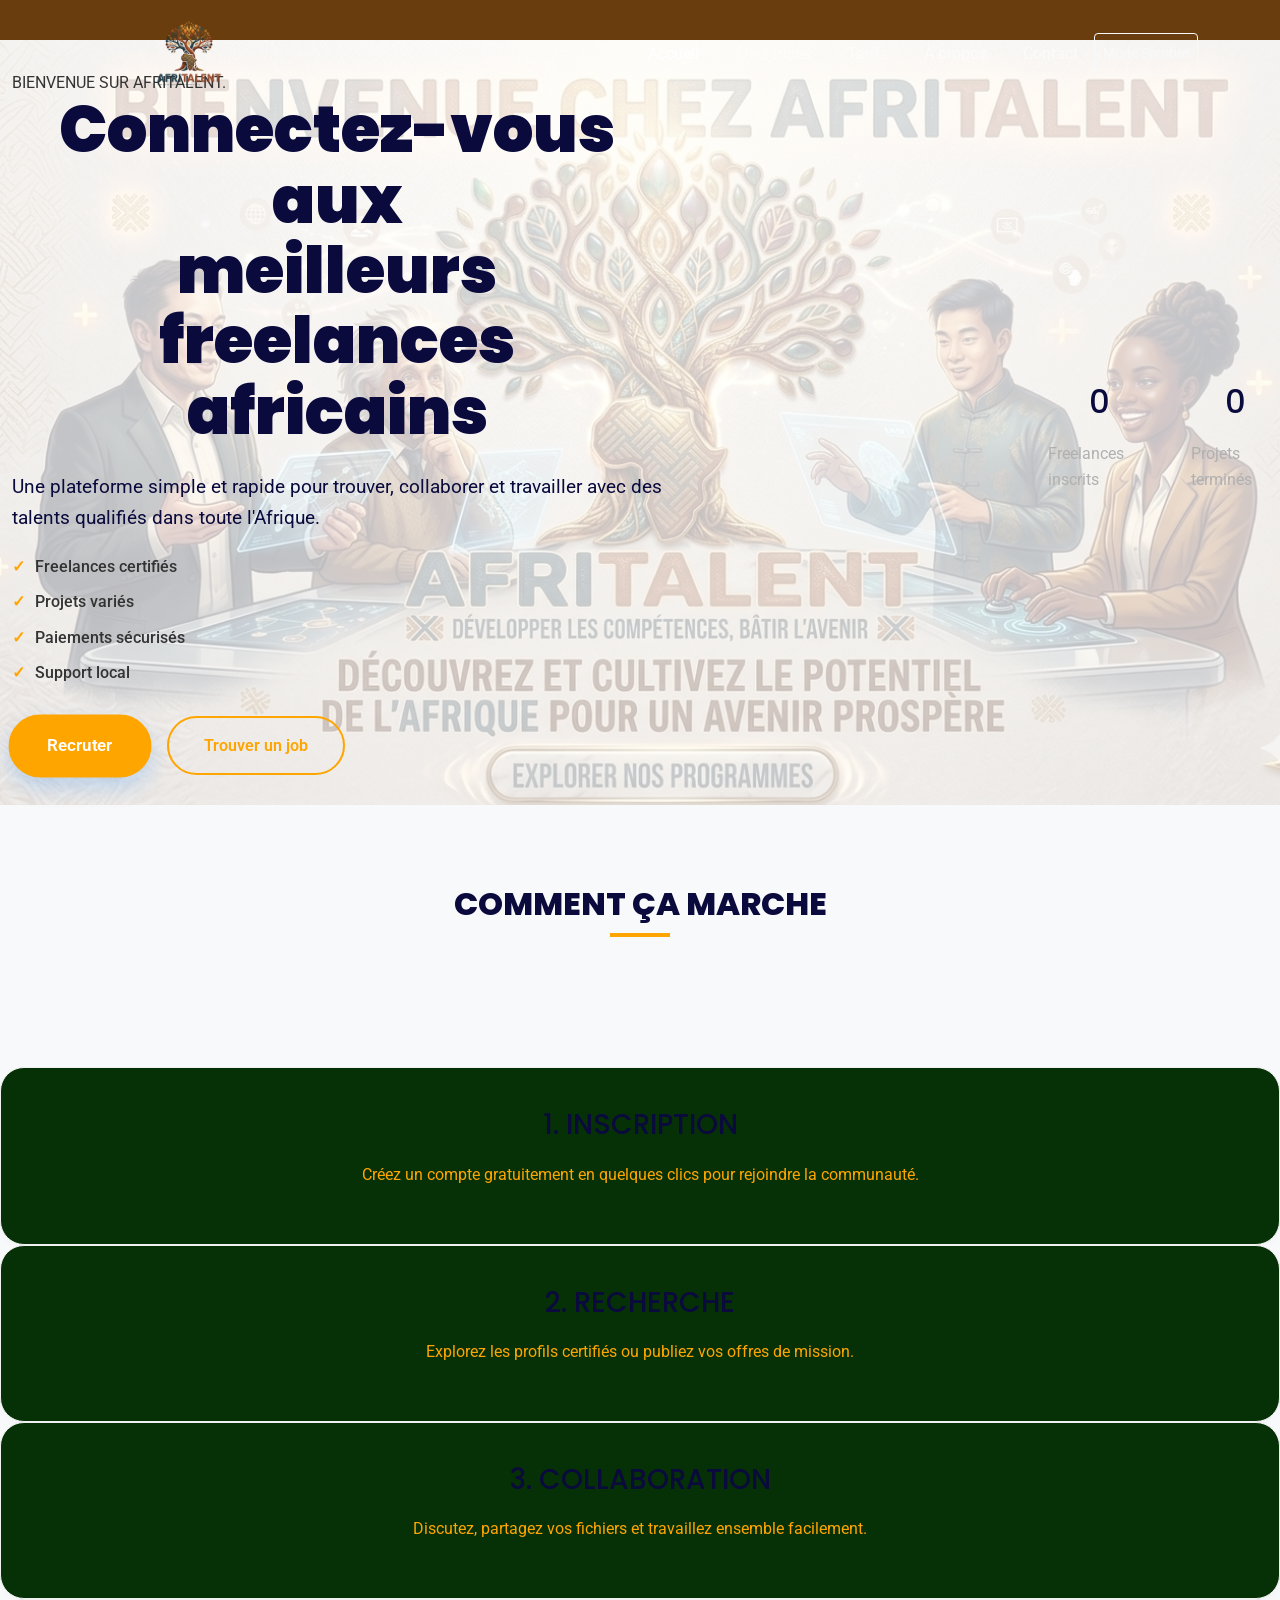
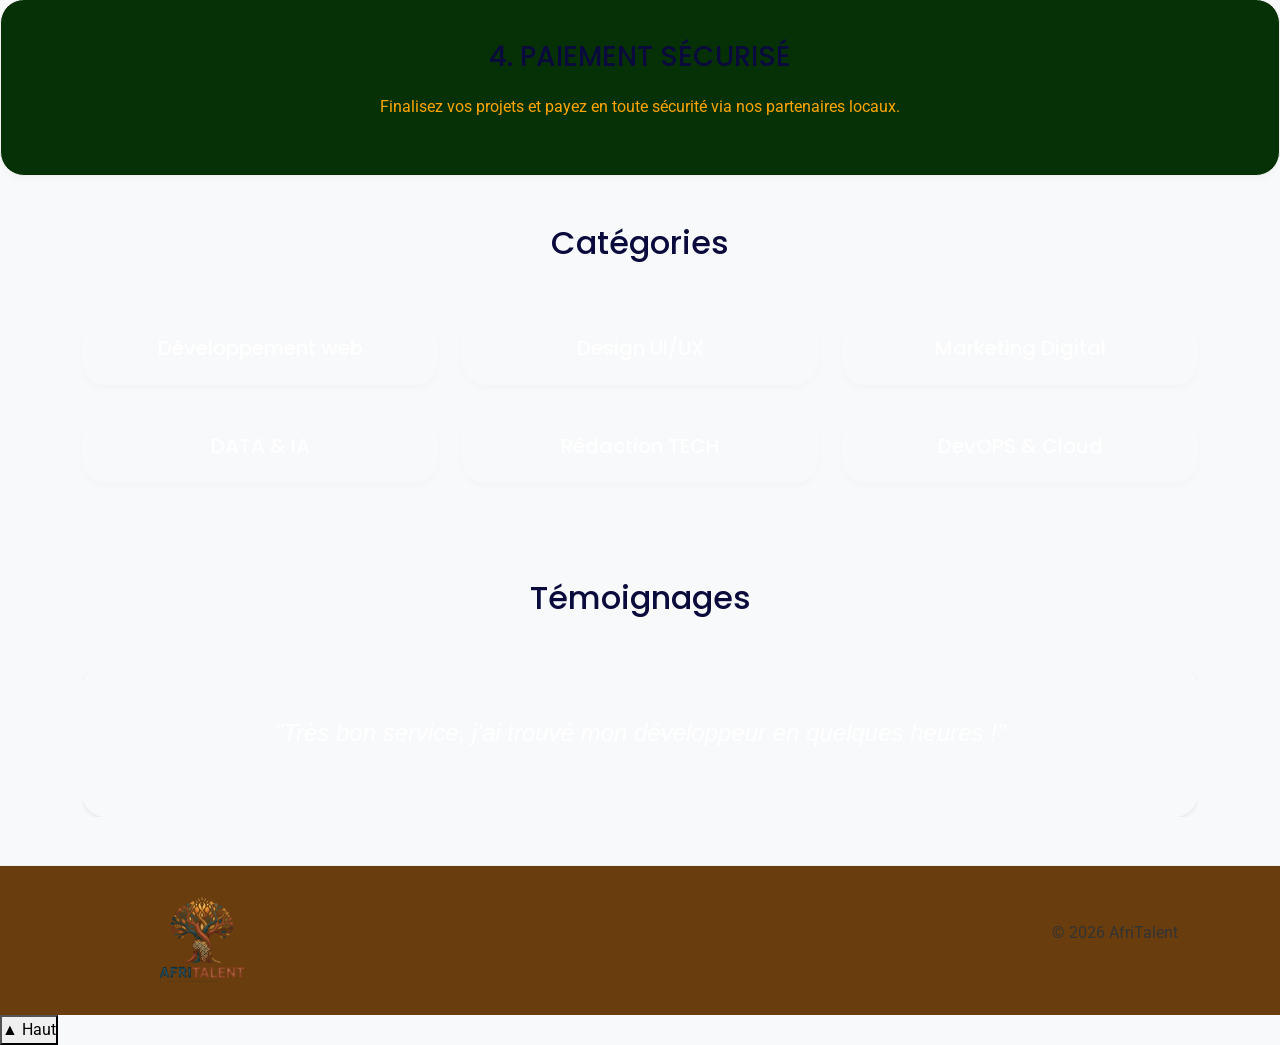
==== commit eae90414: "Finalisation : corrections responsive, optimisation du code et commentaires" ====
--- a/index.html
+++ b/index.html
@@ -1,13 +1,12 @@
 <!DOCTYPE html>
-<html lang="fr">
+<html lang="en">
 
 <head>
     <meta charset="UTF-8">
     <meta name="viewport" content="width=device-width, initial-scale=1.0">
     <title>Afritalent-Accueil</title>
-    <link rel="stylesheet" href="https://cdn.jsdelivr.net/npm/bootstrap-icons@1.11.3/font/bootstrap-icons.min.css">
     <link href="https://cdn.jsdelivr.net/npm/bootstrap@5.3.0/dist/css/bootstrap.min.css" rel="stylesheet">
-    <link rel="stylesheet" href="CSS/style.css">
+    <link rel="stylesheet" href="css/style.css">
     <link href="https://fonts.googleapis.com/css2?family=Poppins&family=Roboto&display=swap" rel="stylesheet">
 </head>
 
@@ -57,8 +56,8 @@
                     </ul>
 
                     <div class="hero-button">
-                        <a href="freelances.html" class="button-primary">Recruter</a>
-                        <a href="tarifs.html" class="button-second">Trouver un job</a>
+                        <button class="button-primary">Recruter</button>
+                        <button class="button-second">Trouver un job</button>
                     </div>
                 </div>
 
@@ -85,7 +84,7 @@
         <!-- COMMENT CA MARCHE -->
         <section class="barbacue">
             <div class="section">
-                <h2 class="titre">Comment ça marche</h2>
+                <h2>Comment ça marche</h2>
             </div>
 
             <div class="bento-grid">
@@ -206,54 +205,13 @@
 
     </main>
     <!-- PIED -->
-    <footer class="pt-5 pb-3">
-        <div class="container">
-            <div class="row g-4">
-                <div class="col-lg-4 col-md-6">
-                    <img src="Images/Afritalent_baobab.png" alt="AfriTalent Logo" width="200" class="mb-3">
-                    <p class="small">La plateforme qui connecte les talents indépendants africains avec les entreprises
-                        du monde entier.</p>
-
-                    <div class="mt-3 footer-links">
-                        <a href="https://facebook.com" class="me-3" target="_blank"><i
-                                class="bi bi-facebook fs-5"></i>Facebook</a>
-                        <a href="https://instagram.com" class="me-3" target="_blank"><i
-                                class="bi bi-instagram fs-5"></i>Instagram</a>
-                        <a href="https://linkedin.com" target="_blank"><i class="bi bi-linkedin fs-5"></i>LinkedIn</a>
-                    </div>
-                </div>
-
-                <div class="col-lg-4 col-md-6 footer-links">
-                    <h5 class="mb-3">Navigation</h5>
-                    <ul class="list-unstyled">
-                        <li class="mb-2"><a href="index.html">Accueil</a></li>
-                        <li class="mb-2"><a href="about.html">À propos</a></li>
-                        <li class="mb-2"><a href="freelances.html">Trouver un freelance</a></li>
-                        <li class="mb-2"><a href="contact.html">Contact</a></li>
-                    </ul>
-                </div>
-
-                <div class="col-lg-4 col-md-12 footer-links">
-                    <h5 class="mb-3">Support</h5>
-                    <ul class="list-unstyled">
-                        <li class="mb-2"><a href="tarifs.html#faq">FAQ</a></li>
-                        <li class="mb-2"><a href="contact.html#formulaire-zone">contact@afritalent.com</a></li>
-                        <li class="mb-2"><span>📍Dakar, Sénégal</span></li>
-                    </ul>
-                </div>
-            </div>
-
-            <div
-                class="footer-bottom border-top mt-4 pt-3 d-flex flex-column flex-md-row justify-content-between align-items-center">
-                <p class="small mb-2 mb-md-0">© 2026 AfriTalent. Tous droits réservés.</p>
-                <ul class="list-inline mb-0 footer-links">
-                    <li class="list-inline-item"><a href="#" class="small me-3">Mentions légales</a></li>
-                    <li class="list-inline-item"><a href="#" class="small me-3">Politique de confidentialité</a></li>
-                    <li class="list-inline-item"><a href="#" class="small">CGU</a></li>
-                </ul>
-            </div>
-        </div>
+    <footer>
+        <img src="Images/Afritalent_baobab.png" alt="wawa" width="200">
+        <p>© 2026 AfriTalent</p>
     </footer>
+
+
+
 
 
     <script src="https://cdn.jsdelivr.net/npm/bootstrap@5.3.0/dist/js/bootstrap.bundle.min.js"></script>
--- a/css/style.css
+++ b/css/style.css
@@ -0,0 +1,244 @@
+:root{
+     --primary: orange;
+     --secondary: rgb(6, 49, 6);
+     --dark:rgb(10, 10, 61) ;
+      --light: #f8f9fa;
+     --brown:#693d0d; 
+      --text-color: #333;
+
+      --font-title: 'Poppins', sans-serif;
+    --font-text: 'Roboto', sans-serif;
+
+    --radius : 1.25rem;
+    --padding: 20px;
+    --margin: 20px;
+
+}
+/* universel */ 
+
+*{
+    margin: 0;
+    padding: 0;
+    box-sizing: border-box;
+
+}
+    
+    /* CORPS */
+
+body{
+    font-family: var(--font-text);
+    background-color: var(--light);
+    color: var(--text-color);
+    line-height: 1.6;
+}
+
+/* TITRES */
+h1,h2,h3 {
+    font-family: var(--font-title);
+    margin-bottom: var(--margin);
+    text-align: center;
+    color: var(--dark);
+}
+
+  /* EN TÊTE */
+
+  header{
+    display: flex;
+    justify-content: space-between;
+    align-items: center;
+    padding:var(--padding);
+     background-color: var(--brown);
+    box-shadow: 0 2px 5px rgba(0,0,0,0.1);
+  }
+      /* LIENS */
+nav{
+    display: flex;
+}
+
+nav a{
+    text-decoration: none;
+    margin-left: 20px;
+    color: var(--dark);
+    font-weight: 500;
+    padding: 8px 12px;
+    border-radius: 5px;
+     transition: background-color 0.3s, color 0.3s;
+}
+
+      /* EFFET HOVER */
+nav a:hover{
+    background-color: var(--secondary);
+    color: var(--primary);
+}
+.grid {
+     
+    display: grid;
+    grid-template-columns: repeat(auto-fit, minmax(250px, 1fr));
+    gap: 2rem;
+    padding: 4rem;
+}
+
+.hero{
+    display: flex;
+    align-items: center;
+    justify-content: space-between;
+    padding: 100px 8;
+    min-height: 85vh;
+   background-image: linear-gradient(rgba(255, 255, 255, 0.8), rgba(255, 255, 255, 0.7)), 
+                      url('../Images/Accueil.png'); 
+    background-size: cover;       
+    background-position: center; 
+    
+}
+.carre{
+    flex: 1;
+    max-width: 650px;
+}
+.carre h1{
+    font-size: clamp(2.5rem, 5vw, 4rem);
+    font-weight: 900;
+    line-height: 1.1;
+    margin-bottom: 25px;
+    color: var(--dark);
+    letter-spacing: -1;
+}
+.carre p{
+    font-size: 1.2rem;
+    color: var(--dark);
+    margin-bottom: 20px;
+}
+.carre ul{
+    padding-left: 0;
+    margin-bottom: 30px;
+}
+.carre ul li{
+    margin-bottom: 10px;
+    font-weight: 500;
+}
+.carre ul li::before{
+    content: "✓";
+    color: var(--primary);
+    margin-right: 10px;
+    font-weight: bold;
+}
+.button-primary,
+.button-second{
+     padding: 15px 35px;
+    border-radius: 50px;
+    font-weight: 600;
+    border: 2px solid var(--primary);
+    transition: background-color 0.3s, color 0.3s;
+    cursor: pointer;
+
+}
+.button-primary{
+    background-color: var(--primary);
+    color: white;
+}
+.button-second{
+    background-color: transparent;
+    color: var(--primary);
+    margin-left: 15px;
+}
+.button-primary,.button-second:hover{
+    transform: scale(1.05);
+    box-shadow: 0 10px 20px rgba(0, 123, 255, 0.2);
+}
+
+/* COMMENT ça marche */
+
+section:nth-of-type(3) .grid{
+    display: grid;
+    grid-template-columns: repeat(3, 1fr);
+    gap: 25px;
+    padding: 40px 0;
+}
+@media (min-width: 992px) {
+    section:nth-of-type(3) .card:nth-child(1) {
+        grid-column: span 2; 
+        background-color: var(--primary);
+        color: white;
+    }
+}
+/* CATEGORIES ET EFFET HOVER */
+.section{
+    padding: 80px 8%;
+}
+.section h2{
+    text-align:center;
+    font-weight: 800;
+    text-transform: uppercase;
+    margin-bottom: 50px;
+    position: relative;
+}
+.section h2::after{
+    content: "";
+    display: block;
+    width: 60px;
+    height: 4px;
+    background: var(--primary);
+    margin: 10px auto;
+}
+.grid{
+    display: grid;
+    grid-template-columns: repeat(auto-fit, minmax(280px, 1fr));
+    gap: 20px;
+}
+.card{
+    background:var(--secondary);
+    padding: 40px 30px;
+    border-radius: 24px;
+    border: 1px solid #f0f0f0;
+    box-shadow: 0 4px 6px rgba(0,0,0,0.02);
+    transition: background-color 0.3s, color 0.3s;
+    text-align: center;
+    color: var(--primary);
+}
+/* effet survol */
+.card:hover{
+    transform: translateY(-15px);
+    box-shadow: 0 20px 40px rgba(0,0,0,0.08);
+    border-color: var(--primary);
+}
+/* statistiques */
+.awa:nth-of-type(5) .card {
+    border-left: 6px solid var(--secondary);
+    font-style: italic;
+    background-color: var(--light);
+}
+
+/* FOOTER */
+footer{
+    padding: 20px 8%;
+    background: var(--brown);
+    border-top: 1px solid #eee;
+    display: flex;
+    justify-content: space-between;
+    align-items: center;
+}
+/* Responsivité pour mobiles */
+/* @media (max-width: 768px) {
+    .hero{
+        flex-direction: column;
+        text-align: center;
+        background: white;
+    }
+    
+    .carre{
+        padding-right: 0;
+    }
+    
+    .button{
+        display: flex;
+        flex-direction: column;
+        gap: 10px;
+    }
+    
+    .button-second {
+        margin-left: 0;
+    } */
+
+    /* .awaa:nth-of-type(3) .grid {
+        grid-template-columns: 1fr;
+    }
+} */
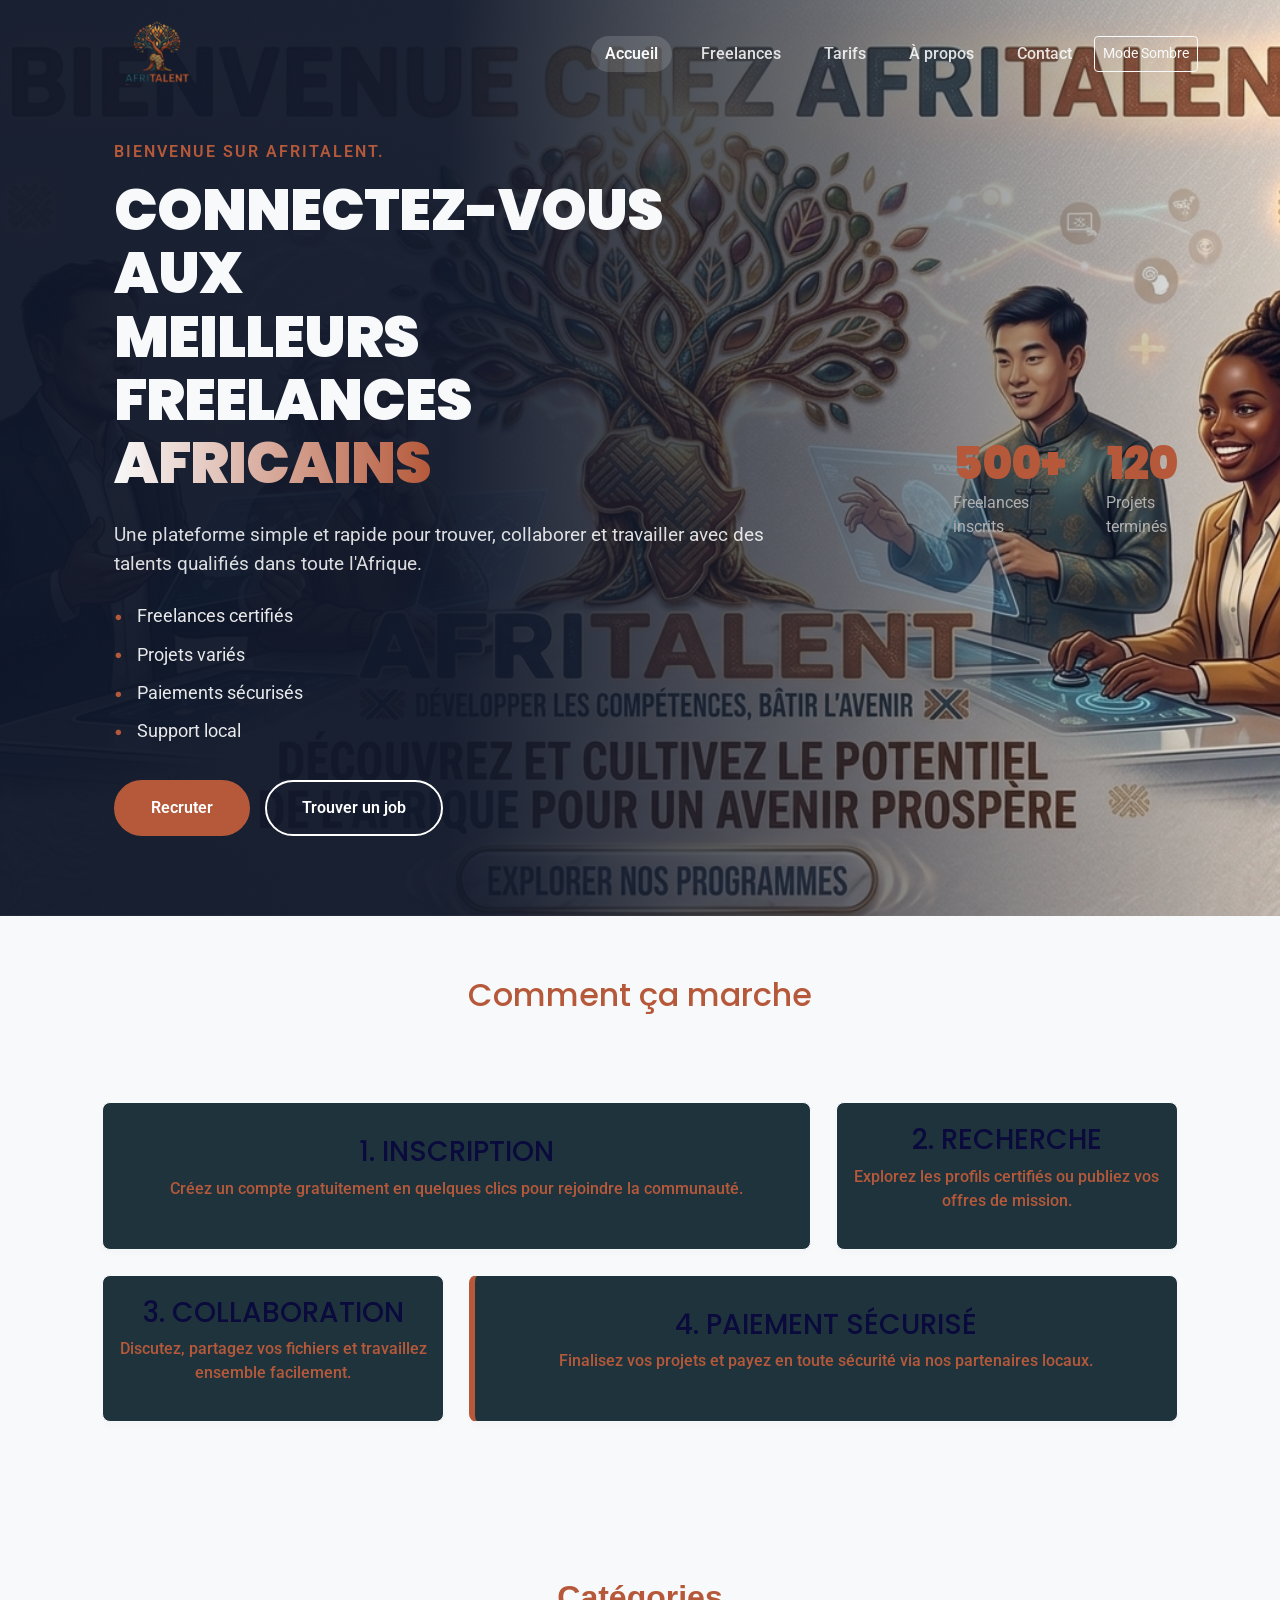
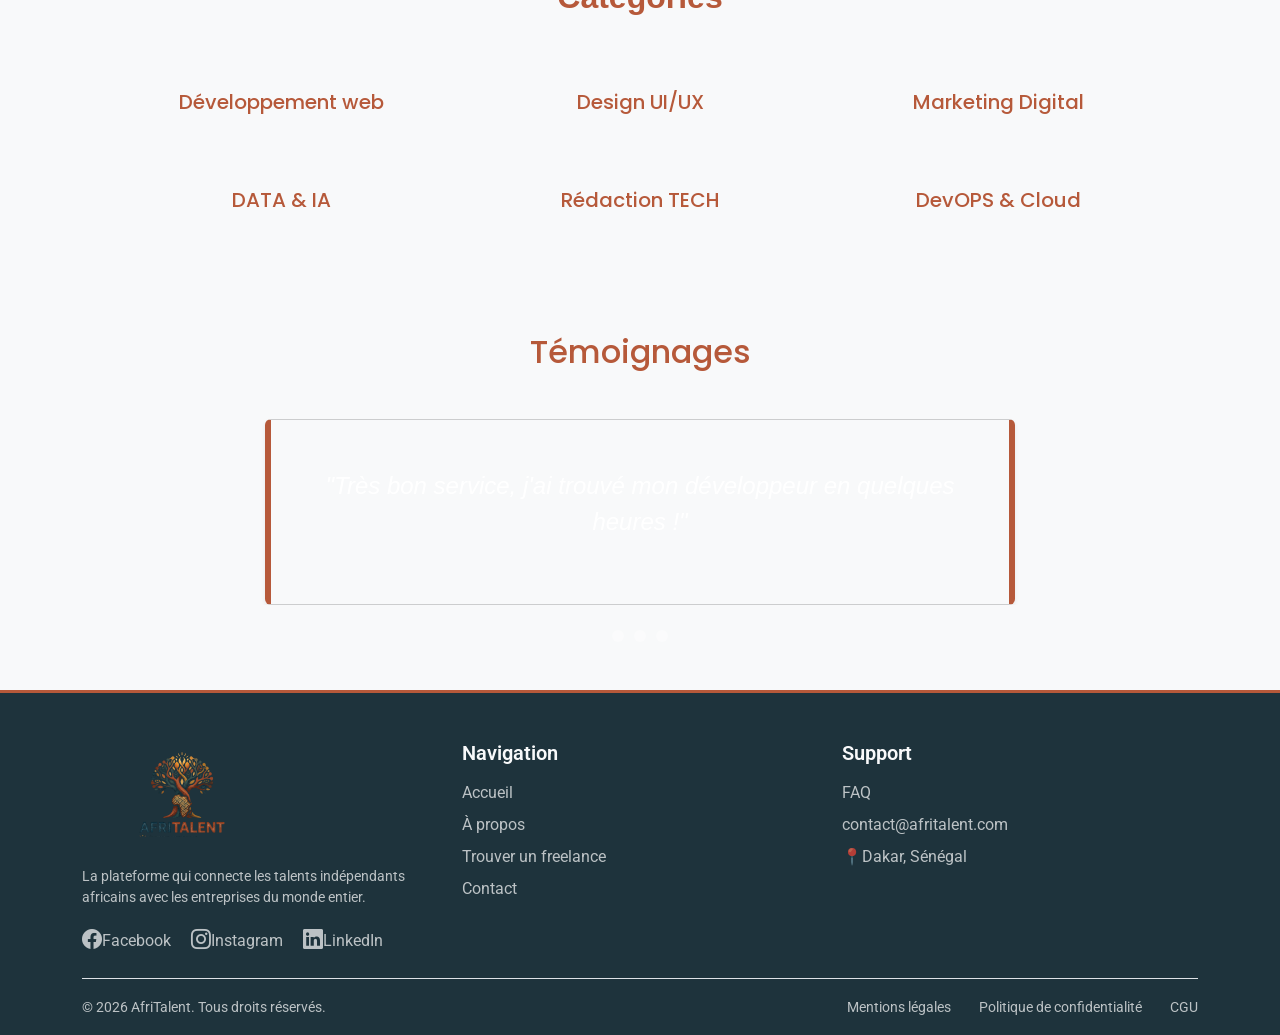
==== commit 6d242993: "Déploiement : GitHub Pages activé, README finalisé et présentation PowerPoint ajoutée" ====
--- a/index.html
+++ b/index.html
@@ -1,19 +1,20 @@
 <!DOCTYPE html>
-<html lang="en">
+<html lang="fr">
 
 <head>
     <meta charset="UTF-8">
     <meta name="viewport" content="width=device-width, initial-scale=1.0">
     <title>Afritalent-Accueil</title>
+    <link rel="stylesheet" href="https://cdn.jsdelivr.net/npm/bootstrap-icons@1.11.3/font/bootstrap-icons.min.css">
     <link href="https://cdn.jsdelivr.net/npm/bootstrap@5.3.0/dist/css/bootstrap.min.css" rel="stylesheet">
-    <link rel="stylesheet" href="css/style.css">
+    <link rel="stylesheet" href="CSS/style.css">
     <link href="https://fonts.googleapis.com/css2?family=Poppins&family=Roboto&display=swap" rel="stylesheet">
 </head>
 
 <body>
     <!-- Les liens du navbar -->
     <header>
-        <nav class="navbar navbar-expand-lg navbar-dark fixed-top">
+         <nav class="navbar navbar-expand-lg navbar-dark fixed-top">
             <div class="container">
                 <a class="navbar-brand" href="index.html">
                     <img src="Images/Afritalent_baobab.png" alt="Logo AfriTalent" width="150">
@@ -56,8 +57,8 @@
                     </ul>
 
                     <div class="hero-button">
-                        <button class="button-primary">Recruter</button>
-                        <button class="button-second">Trouver un job</button>
+                        <a href="freelances.html" class="button-primary">Recruter</a>
+                        <a href="tarifs.html" class="button-second">Trouver un job</a>
                     </div>
                 </div>
 
@@ -65,7 +66,7 @@
 
             <!-- STATISTIUQES -->
 
-            <div class="hero-stats" style="display: flex; gap: 40px; margin-top: 30px;">
+            <div class="hero-stats" style="display: flex; gap: 40px;">
                 <div class="stat-item">
 
                     <h2 class="compteur" data-valeur="500" data-suffixe="+">0</h2>
@@ -84,7 +85,7 @@
         <!-- COMMENT CA MARCHE -->
         <section class="barbacue">
             <div class="section">
-                <h2>Comment ça marche</h2>
+                <h2 class="titre">Comment ça marche</h2>
             </div>
 
             <div class="bento-grid">
@@ -159,65 +160,100 @@
         </section>
 
         <!-- SECTION TEMOIGNAGES  -->
-        <section class="awa py-5" id="temoignages">
-            <div class="container">
-                <h2 class="text-center mb-5">Témoignages</h2>
-
-
-                <div class="carousel slide carousel-sans-js">
-
-                    <!-- Zone des diapositives -->
-                    <div class="carousel-inner d-flex">
-
-                        <div class="carousel-item active" id="temoin-1">
-                            <div class="card text-center p-5 shadow-sm border-light bg-transparent text-white">
-                                <p class="fs-4 fst-italic">"Très bon service, j'ai trouvé mon développeur en quelques
-                                    heures !"</p>
-                            </div>
-                        </div>
-
-                        <div class="carousel-item" id="temoin-2">
-                            <div class="card text-center p-5 shadow-sm border-light bg-transparent text-white">
-                                <p class="fs-4 fst-italic">"Plateforme très utile pour dénicher des experts certifiés en
-                                    Afrique."</p>
-                            </div>
-                        </div>
-
-                        <div class="carousel-item" id="temoin-3">
-                            <div class="card text-center p-5 shadow-sm border-light bg-transparent text-white">
-                                <p class="fs-4 fst-italic">"Une expérience fluide, sécurisée. Je recommande vivement
-                                    AfriTalent."</p>
-                            </div>
-                        </div>
-
-                    </div>
-
-
-                    <div class="carousel-indicators-css">
-                        <a href="#temoin-1" class="dot-indicator"></a>
-                        <a href="#temoin-2" class="dot-indicator"></a>
-                        <a href="#temoin-3" class="dot-indicator"></a>
-                    </div>
-
-                </div>
-            </div>
-        </section>
+       <section class="awa py-5" id="temoignages">
+    <div class="container">
+        <h2 class="text-center mb-5">Témoignages</h2>
+
+        <div class="custom-carousel">
+
+            <div class="custom-carousel-inner">
+
+                <div class="custom-carousel-item" id="temoin-1">
+                    <div class="card text-center p-5 shadow-sm  bg-transparent text-white">
+                        <p class="fs-4 fst-italic">"Très bon service, j'ai trouvé mon développeur en quelques heures !"</p>
+                    </div>
+                </div>
+
+                <div class="custom-carousel-item" id="temoin-2">
+                    <div class="card text-center p-5 shadow-sm  bg-transparent text-white">
+                        <p class="fs-4 fst-italic">"Plateforme très utile pour dénicher des experts certifiés en Afrique."</p>
+                    </div>
+                </div>
+
+                <div class="custom-carousel-item" id="temoin-3">
+                    <div class="card text-center p-5 shadow-sm  bg-transparent text-white">
+                        <p class="fs-4 fst-italic">"Une expérience fluide, sécurisée. Je recommande vivement AfriTalent."</p>
+                    </div>
+                </div>
+
+            </div>
+
+            <div class="custom-carousel-indicators">
+                <a href="#temoin-1" class="custom-dot"></a>
+                <a href="#temoin-2" class="custom-dot"></a>
+                <a href="#temoin-3" class="custom-dot"></a>
+            </div>
+
+        </div>
+    </div>
+</section>
 
     </main>
     <!-- PIED -->
-    <footer>
-        <img src="Images/Afritalent_baobab.png" alt="wawa" width="200">
-        <p>© 2026 AfriTalent</p>
+    <footer class="pt-5 pb-3">
+        <div class="container">
+            <div class="row g-4">
+                <div class="col-lg-4 col-md-6">
+                    <img src="Images/Afritalent_baobab.png" alt="AfriTalent Logo" width="200" class="mb-3">
+                    <p class="small">La plateforme qui connecte les talents indépendants africains avec les entreprises
+                        du monde entier.</p>
+
+                    <div class="mt-3 footer-links">
+                        <a href="https://facebook.com" class="me-3" target="_blank"><i
+                                class="bi bi-facebook fs-5"></i>Facebook</a>
+                        <a href="https://instagram.com" class="me-3" target="_blank"><i
+                                class="bi bi-instagram fs-5"></i>Instagram</a>
+                        <a href="https://linkedin.com" target="_blank"><i class="bi bi-linkedin fs-5"></i>LinkedIn</a>
+                    </div>
+                </div>
+
+                <div class="col-lg-4 col-md-6 footer-links">
+                    <h5 class="mb-3">Navigation</h5>
+                    <ul class="list-unstyled">
+                        <li class="mb-2"><a href="index.html">Accueil</a></li>
+                        <li class="mb-2"><a href="about.html">À propos</a></li>
+                        <li class="mb-2"><a href="freelances.html">Trouver un freelance</a></li>
+                        <li class="mb-2"><a href="contact.html">Contact</a></li>
+                    </ul>
+                </div>
+
+                <div class="col-lg-4 col-md-12 footer-links">
+                    <h5 class="mb-3">Support</h5>
+                    <ul class="list-unstyled">
+                        <li class="mb-2"><a href="tarifs.html#faq">FAQ</a></li>
+                        <li class="mb-2"><a href="contact.html#formulaire-zone">contact@afritalent.com</a></li>
+                        <li class="mb-2"><span>📍Dakar, Sénégal</span></li>
+                    </ul>
+                </div>
+            </div>
+
+            <div
+                class="footer-bottom border-top mt-4 pt-3 d-flex flex-column flex-md-row justify-content-between align-items-center">
+                <p class="small mb-2 mb-md-0">© 2026 AfriTalent. Tous droits réservés.</p>
+                <ul class="list-inline mb-0 footer-links">
+                    <li class="list-inline-item"><a href="#" class="small me-3">Mentions légales</a></li>
+                    <li class="list-inline-item"><a href="#" class="small me-3">Politique de confidentialité</a></li>
+                    <li class="list-inline-item"><a href="#" class="small">CGU</a></li>
+                </ul>
+            </div>
+        </div>
     </footer>
 
 
-
-
-
     <script src="https://cdn.jsdelivr.net/npm/bootstrap@5.3.0/dist/js/bootstrap.bundle.min.js"></script>
 
     <button id="btnRetour">▲ Haut</button>
-    <script src="js/main.js"></script>
+    <script src="JS/main.js"></script>
 
 </body>
 
--- a/CSS/style.css
+++ b/CSS/style.css
@@ -0,0 +1,704 @@
+/*  LES 2 GOOGLE FONTS  */
+@import url('https://fonts.googleapis.com/css2?family=Poppins:wght@500;600;700&family=Roboto:wght@400;500&display=swap');
+
+/* LES VARIABLES CSS*/
+:root {
+    --primary: #b6593a;
+    --secondary: #1e333c;
+    --dark: #0a0a3d;
+    --light: #f8f9fa;
+    --brown: #e4d5ac;
+    --text-color: #333333;
+
+    --font-title: 'Poppins', sans-serif;
+    --font-text: 'Roboto', sans-serif;
+
+    --padding: 60px;
+    --margin: 20px;
+    --radius: 12px;
+}
+
+body {
+    font-family: var(--font-text);
+    background-color: var(--light);
+    color: var(--text-color);
+    padding-top: 80px;
+}  
+
+h1,
+h2,
+h3 {
+    font-family: var(--font-title);
+    color: var(--dark);
+    text-align: center;
+}
+
+h2 {
+    margin-bottom: calc(var(--margin) * 2);
+}
+
+/* LES LIENS  */
+
+.navbar-dark .navbar-nav .nav-link {
+    margin-left: 15px;
+    color: rgba(255, 255, 255, 0.85);
+    font-weight: 500;
+    padding: 6px 14px;
+    border-radius: 20px;
+    transition: all 0.3s ease;
+}
+/* effet au survol */
+.navbar-dark .navbar-nav .nav-link:hover {
+    background-color: rgba(255, 255, 255, 0.2);
+    color: var(--light);
+}
+/* met en évidence le lien actif de la navbar. */
+.navbar-dark .navbar-nav .nav-link.active {
+    color: var(--light);
+    font-weight: 600;
+    background-color: rgba(255, 255, 255, 0.15);
+}
+/* STYLE POUR LE SCROLL */
+
+.navbar.navbar-custom-scroll {
+    background-color: var(--secondary);
+    box-shadow: 0 4px 10px rgba(0, 0, 0, 0.3);
+}
+/* 
+   SECTION HERO */
+
+.hero {
+    display: flex;
+    align-items: center;
+    margin-top: -80px;
+
+    background-image: linear-gradient(90deg, rgba(15, 23, 42, 0.95) 35%, rgba(15, 23, 42, 0.6) 65%, rgba(0, 0, 0, 0) 100%),
+        url('../Images/Accueil.png');
+    background-size: cover;
+    background-position: center ;
+
+}
+
+.carre {
+    max-width: 650px;
+}
+
+/* Le petit texte d'introduction */
+.hero-subtitle {
+    display: block;
+    font-size: 1rem;
+    font-weight: 600;
+    letter-spacing: 2px;
+    color: var(--primary);
+    margin-bottom: 15px;
+}
+
+/* Le gros titre fluide */
+.carre h1 {
+    font-family: var(--font-title);
+    font-size: clamp(2.5rem, 4.5vw, 3.8rem);
+    font-weight: 900;
+    line-height: 1.1;
+    margin-bottom: 25px;
+    color: var(--light);
+    text-align: left;
+    text-transform: uppercase;
+    letter-spacing: -1px;
+}
+
+.text-gradient {
+    background: linear-gradient(90deg, var(--light), var(--primary));
+    -webkit-background-clip: text;
+    -webkit-text-fill-color: transparent;
+}
+
+.carre p.hero-lead {
+    font-size: 1.2rem;
+    color: rgba(255, 255, 255, 0.85);
+    margin-bottom: 25px;
+}
+
+/* La liste à puces moderne */
+.hero-list {
+    list-style: none;
+    padding-left: 0;
+    margin-bottom: 35px;
+}
+
+.hero-list li {
+    font-size: 1.1rem;
+    color: rgba(255, 255, 255, 0.9);
+    margin-bottom: 12px;
+    display: flex;
+    align-items: center;
+}
+
+/* Les puces rondes de couleur orange */
+.hero-list li::before {
+    content: "●";
+    color: var(--primary);
+    font-size: 0.8rem;
+    margin-right: 15px;
+    font-weight: bold;
+}
+
+/* Positionnement des boutons */
+.hero-button {
+    display: flex;
+    gap: 15px;
+    margin-top: 30px;
+}
+
+/* Style des deux boutons */
+.button-primary,
+.button-second {
+    display: inline-block;
+    padding: 14px 35px;
+    border-radius: 50px;
+    font-weight: 600;
+    font-size: 1rem;
+    border: 2px solid var(--primary);
+    transition: all 0.3s ease;
+    cursor: pointer;
+    text-decoration: none;
+}
+
+.button-primary {
+    background-color: var(--primary);
+    color: white;
+}
+
+.button-second {
+    background-color: transparent;
+    color: white;
+    border-color: white;
+}
+
+/* Effets au survol */
+.button-primary:hover {
+    background-color: transparent;
+    color: white;
+    border-color: white;
+    transform: translateY(-3px);
+}
+
+.button-second:hover {
+    background-color: var(--primary);
+    border-color: var(--primary);
+    transform: translateY(-3px);
+    box-shadow: 0 10px 20px rgba(182, 89, 58, 0.3);
+}
+
+/* SECTION COMMUNE*/
+.barbacue,
+.awa {
+
+    background-image: linear-gradient(90deg, rgba(15, 23, 42, 0.95) 35%, rgba(15, 23, 42, 0.6) 65%, rgba(0, 0, 0, 0) 100%),
+        url('../Images/zer.jpeg');
+    background-size: cover;
+    background-position: center;
+    background-repeat: no-repeat;
+    background-attachment: fixed;
+}
+
+.barbacue {
+
+    padding: 60px 8%;
+
+}
+
+/* GRILLE BENTO */
+.bento-grid {
+    display: grid;
+    grid-template-columns: repeat(3, 1fr);
+    gap: 25px;
+    padding: 3rem 0;
+    color: var(--primary);
+}
+
+
+.bento-grid .card,
+.grid .card {
+    border: 1px solid var(--light);
+    border-radius: 8px;
+    padding: 20px 15px;
+    background: var(--secondary);
+    color: var(--primary);
+    text-align: center;
+    font-weight: 500;
+    box-shadow: 0 4px 6px rgba(0, 0, 0, 0.02);
+}
+
+/*ET EFFETS HOVER*/
+
+.titre-categories {
+    color: var(--primary);
+    font-weight: 600;
+}
+
+.card {
+    transition: transform 0.3s ease, box-shadow 0.3s ease bacground-color 0.3s ease;
+    display: flex;
+    align-items: center;
+    justify-content: center;
+    cursor: pointer;
+}
+
+.card:hover {
+    transform: translateY(-5px);
+    box-shadow: 0 15px 30px rgba(0, 0, 0, 0.08);
+    background-color: var(--light);
+   
+}
+
+/* CAROUSEL */
+
+/* Le conteneur qui gère le glissement horizontal */
+.custom-carousel-inner {
+    display: flex;
+    overflow-x: auto;
+    scroll-snap-type: x mandatory; /* Aligne pile sur un témoignage */
+    scroll-behavior: smooth;       /* Animation fluide au clic */
+    scrollbar-width: none;         /* Cache la barre de défilement (Firefox) */
+}
+
+/* Cache la barre de défilement (Chrome, Safari, Edge) */
+.custom-carousel-inner::-webkit-scrollbar {
+    display: none;
+}
+
+/* Chaque carte prend 100% de la largeur */
+.custom-carousel-item {
+   flex: 0 0 100%;/*force chaque temoignage a prendre exactement toute la largeur de l'écran */
+    scroll-snap-align: start; /* C'est le repère qui indique au navigateur d'aimanter le bord gauche de la carte pile sur le bord gauche de l'écran.    */
+    padding: 0 15px;
+}
+
+/* Positionnement des points de navigation */
+.custom-carousel-indicators {
+    display: flex;
+    justify-content: center;
+    gap: 10px;
+    margin-top: 25px;
+}
+
+/* Style des points */
+.custom-dot {
+    width: 12px;
+    height: 12px;
+    border-radius: 50%;
+    background-color: rgba(255, 255, 255, 0.4);
+    transition: all 0.3s ease; /* Fait varier la couleur ou la taille des points en douceur au survol de la souris. */
+    display: inline-block; /* Permet de donner une taille aux points tout en les alignant côte à côte. */
+}
+
+/* Changement de couleur au survol ou clic */
+.custom-dot:hover, 
+.custom-dot:focus {
+    background-color: var(--primary);
+    transform: scale(1.2);
+    outline: none;
+}
+/*SECTION TÉMOIGNAGES */ 
+
+.awa h2 {
+    color: var(--primary);
+}
+
+.awa .card {
+    border-left: 6px solid var(--primary);
+    border-right: 6px solid var(--primary);
+    max-width: 750px;
+    margin: 0 auto;
+}
+
+/* FREELANCES */
+
+/* --- CARTES CUSTOM --- */
+.custom-card {
+    backdrop-filter: none !important;
+    -webkit-backdrop-filter: none !important;
+    overflow: hidden !important;
+    
+}
+
+.custom-card:hover {
+    transform: translateY(-10px);
+    box-shadow: 0 15px 35px rgba(0, 0, 0, 0.3);
+}
+
+.custom-card .card-img-top {
+    height: 300px;
+    object-position: top center;
+    border-radius: var(--radius) var(--radius) 0 0 !important;
+}
+
+/* --- BOUTON AFRITALENT --- */
+.btn-afritalent {
+    background-color: var(--primary);
+    color: var(--light);
+    border-radius: 50px;
+    padding: 8px 15px;
+    font-weight: 600;
+    transition: background-color 0.3s ease, transform 0.3s ease;
+}
+
+.btn-afritalent:hover {
+    background-color: var(--dark);
+    color: var(--light);
+    transform: scale(1.03);
+}
+ 
+/* RESPONSIVITE */
+
+/* ==========================================================================
+   1. TOUS LES SMARTPHONES (Jusqu'à 576px) 
+   ========================================================================== */
+@media (max-width: 576px) {
+    body {
+        padding-top: 70px;
+    }
+
+    /* La grille Bento passe à 1 colonne pour TOUS les mobiles (444px inclus) */
+    .bento-grid {
+        grid-template-columns: 1fr;
+        gap: 12px;
+    }
+
+    .momo,
+    .hero {
+        padding: 100px 4% 40px 4%;
+    }
+
+    .hero-button {
+        flex-direction: column;
+        gap: 10px;
+    }
+
+    /* Ajustements généraux pour le fond des images sur mobile */
+    .barbacue,
+    .awa {
+        min-height: 180px;
+        background-size: cover;
+        background-position: center;
+        padding: 25px 15px;
+    }
+
+    .barbacue h1,
+    .awa h1,
+    .hero h1 {
+        font-size: 1.4rem; /* Légèrement plus grand pour les grands mobiles */
+    }
+}
+@media (max-width: 576px) {
+    /* ... tes autres styles mobiles ... */
+
+    .hero {
+        /* Force l'image à se centrer sur téléphone */
+        background-position: center; 
+        
+        /* change le dégradé en mode vertical (du haut vers le bas) 
+           pour que le texte du haut reste lisible sur mobile */
+        background-image: linear-gradient(180deg, rgba(15, 23, 42, 0.95) 40%, rgba(15, 23, 42, 0.4) 100%),
+            url('../Images/Accueil.png');
+    }
+}
+/* ==========================================================================
+   2. EXCLUSIF PETITS MOBILES (Écrans très étroits de moins de 375px)
+   ========================================================================== */
+@media (max-width: 375px) {
+    /* réduit encore un peu les titres uniquement pour les mini-écrans */
+    .barbacue h1,
+    .awa h1,
+    .hero h1 {
+        font-size: 1.1rem;
+    }
+}
+
+/* ==========================================================================
+   3. TOUS LES MOBILES & TABLETTES (Jusqu'à 991px)
+   ========================================================================== */
+@media (max-width: 991px) {
+    .navbar-collapse {
+        background-color: var(--secondary);
+        padding: 20px;
+        border-radius: var(--radius);
+        margin-top: 10px;
+        box-shadow: 0 10px 25px rgba(0, 0, 0, 0.3);
+    }
+
+    .navbar-dark .navbar-nav .nav-link {
+        margin-left: 0;
+        margin-bottom: 8px;
+        text-align: center;
+    }
+
+    .barbacue,
+    .awa {
+        background-attachment: scroll;
+    }
+}
+
+/* ==========================================================================
+   4. TABLETTES EN MODE PAYSAGE (Entre 768px et 991px)
+   ========================================================================== */
+@media (min-width: 768px) and (max-width: 991px) {
+    .bento-grid {
+        grid-template-columns: repeat(2, 1fr);
+    }
+}
+
+/* ==========================================================================
+   5. ÉCRANS D'ORDINATEURS (À partir de 992px)
+   ========================================================================== */
+@media (min-width: 992px) {
+    .bento-grid .card:nth-child(1) {
+        grid-column: span 2;
+        background-color: var(--secondary);
+        color: var(--light);
+    }
+
+    .bento-grid .card:nth-child(4) {
+        grid-column: span 2;
+        border-left: 6px solid var(--primary);
+    }
+}
+
+/* ==========================================================================
+   6. GRANDS ÉCRANS (À partir de 1200px)
+   ========================================================================== */
+@media (min-width: 1200px) {
+    .container {
+        max-width: 1140px;
+    }
+}
+
+@media (min-width: 992px) {
+    .bento-grid .card:nth-child(1) {
+        grid-column: span 2;
+        background-color: var(--secondary);
+        color: var(--primary);
+    }
+
+    .bento-grid .card:nth-child(4) {
+        grid-column: span 2;
+        border-left: 6px solid var(--primary);
+    }
+}
+
+/* Version mobile pour le Bento */
+@media (max-width: 991px) {
+    .bento-grid {
+        grid-template-columns: repeat(auto-fit, minmax(250px, 1fr));
+        gap: 15px;
+    }
+
+    .barbacue,
+    .awa {
+        background-attachment: scroll;
+    }
+}
+/* Centrage propre sur mobile FOOTER */
+@media (max-width: 767px) {
+
+    /* Cible les écrans mobiles */
+    footer {
+        text-align: center;
+        /* Centre tout le texte du footer sur mobile */
+    }
+
+    .footer-links .me-3 {
+        /* Cible les liens individuels */
+        margin-right: 10px;
+        /* Réduit l'espacement entre les liens sur mobile */
+        margin-left: 10px;
+        /* Ajoute un peu d'espacement à gauche pour éviter que les liens ne soient collés */
+    }
+}
+
+/* Styles globaux (FAQ) */
+.accordion-item {
+    background-color: var(--light);
+    border: 1px solid var(--light);
+}
+
+.accordion-button:not(.collapsed) {
+    background-color: rgba(182, 89, 58, 0.1);   /* Ce code change l'apparence du bouton de l'accordéon uniquement lorsqu'il est ouvert, en lui appliquant un fond orange très clair et transparent avec un texte de la couleur principale. */
+    color: var(--primary);
+}
+
+#mariam,
+#tarif-pro,
+#tarif-entreprise {
+    background-color: var(--secondary);
+    color: var(--light);
+}
+/*STYLE DARK MODE  */
+
+body {
+    transition: background-color 0.4s ease;
+}
+
+
+body.dark {
+    background-color: #000000;
+}
+
+body.dark header~*,
+body.dark section,
+body.dark .hero,
+body.dark footer {
+    filter: brightness(0.6);
+    transition: filter 0.4s ease;
+}
+
+.nav-link {
+    color: var(--light);
+}
+
+
+/* ACCESSOIRES (Bouton Retour en haut & Bouton Mode) */
+
+#btnRetour {
+    position: fixed;
+    bottom: 20px;
+    right: 20px;
+    background-color: var(--primary);
+    color: var(--light);
+    border: none;
+    padding: 10px 15px;
+    border-radius: 5px;
+    cursor: pointer;
+    display: none;
+}
+
+/* FADE IN */
+
+
+.section-cachee {
+    opacity: 0;
+    transform: translateY(30px);
+    transition: opacity 0.8s ease, transform 0.8s ease;
+}
+
+.section-cachee.section-visible {
+    opacity: 1;
+    transform: translateY(0);
+}
+
+
+/*COMPTEURS DE STATISTIQUES */
+.hero {
+
+    padding: 140px 8% 80px 8%;
+}
+
+
+.compteur {
+    font-family: var(--font-title);
+    font-size: clamp(2rem, 3.5vw, 3rem);
+    font-weight: 900;
+    color: var(--primary);
+    margin: 0;
+    
+}
+
+/*Animation de fond 3D avec Three.js */
+#fond-3d-three {
+    position: fixed;
+    top: 0;
+    left: 0;
+    width: 100%;
+    height: 100vh;
+    z-index: -1;
+    pointer-events: none;
+    background-color: var(--dark);
+}
+
+
+#fond-3d-about {
+    position: fixed;
+    top: 0;
+    left: 0;
+    width: 100%;
+    height: 100vh;
+    z-index: -1;
+    pointer-events: none;
+    background-color: var(--dark);
+}
+
+
+#fond-3d-contact {
+    position: fixed;
+    top: 0;
+    /* Positionne le fond en haut de la page */
+    left: 0;
+    /* Positionne le fond en haut à gauche de la page */
+    width: 100%;
+    /* Assure que le fond couvre toute la largeur de la page */
+    height: 100vh;
+    /* Assure que le fond couvre toute la hauteur de la page, même si le contenu est long */
+    z-index: -1;
+    /* Assure que le fond reste derrière tout le contenu */
+    pointer-events: none;
+    /* Permet de cliquer à travers le fond pour interagir avec les éléments de la page */
+    background-color: var(--dark);
+    /* Fond sombre pour le contact aussi, pour garder une cohérence visuelle */
+}
+#fond-3d-freelances {
+    position: fixed; /* bloque le fond par rapport à l'écran, il ne bougera plus au scroll */
+    top: 0;
+    left: 0;
+    width: 100%;
+    height: 100vh;  /* Prend toute la hauteur de la fenêtre */
+    z-index: -1;    /* Reste bien derrière tes cartes et tes sections */
+    
+    /* Ton dégradé bleu nuit */
+    background-color: var(--dark);
+    overflow: hidden;
+}
+/* couleur pour les titres des freelances et les titres de sections */
+.titre {
+    color: var(--primary);
+}
+.offcanvas-title{
+    color: var(--light);
+}
+
+/* FOOTER */
+footer {
+    background-color: var(--secondary);/* Fond sombre pour le footer */
+    border-top: 3px solid var(--primary); /* Bordure de séparation du haut du footer */
+    color: rgba(255, 255, 255, 0.8);/* Couleur claire pour le texte du footer */
+
+}
+
+/* Style de tous les paragraphes du footer */
+footer p,
+footer span {
+    color: rgba(255, 255, 255, 0.7);/* Couleur légèrement plus claire pour les paragraphes et les spans du footer */
+}
+
+/* Style des titres de colonnes */
+footer h5 {
+    color: var(--light);/* Couleur blanche pour les titres du footer */
+    font-weight: 600;/* Titre en blanc pour les différencier du reste du texte */
+}
+
+/* Gestion propre de tous les liens pour éviter les conflits Bootstrap */
+.footer-links a {
+    color: rgba(255, 255, 255, 0.7); /* Couleur claire pour les liens du footer */
+    text-decoration: none; /* Supprime le soulignement par défaut */
+    transition: color 0.2s ease-in-out;/* Transition douce pour le changement de couleur au survol */
+}
+
+/* Effet au survol : les liens s'allument en blanc */
+.footer-links a:hover {
+    color: var(--light); /* Couleur blanche au survol pour faire ressortir les liens */
+}
+
+/* Bordure de séparation du bas personnalisée */
+.footer-bottom.border-top {
+    border-color: rgba(255, 255, 255, 0.1); /* Couleur très claire pour la bordure du bas */
+}
+
